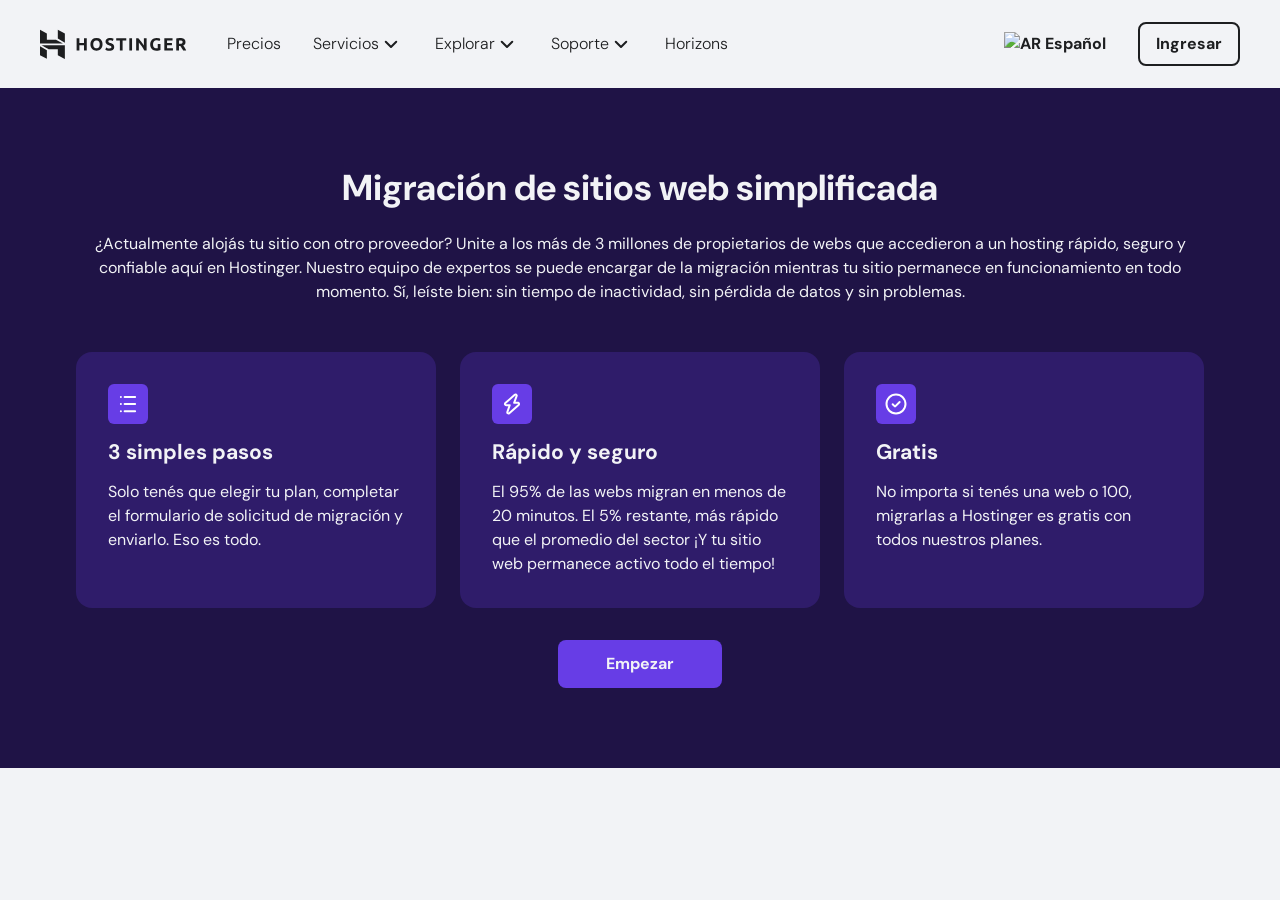
==== TP N°1 Hostinger/pages/index.html @ 824a3566 "Avance tp hostinger" ====
<!DOCTYPE html>
<html lang="span">

<head>
    <meta charset="UTF-8">
    <meta name="viewport" content="width=device-width, initial-scale=1.0">
    <title>Hostinger: dale vida a tu idea en internet con una web</title>
    <link rel="stylesheet" href="../styles/style.css">
</head>

<body>
    <div class="container container--page">
        <nav class="navigation">
            <div class="navigation_logo">
                <a class="navigation_logo_icon" href="index.html" aria-label="homepage link" target="_self"
                    data-click-id="hgr-navigation-logo" data-qa="navigation-menu-homepage-button" data-v-9d103267=""
                    data-v-8bf4be8b="" data-gtm-vis-recent-on-screen7887523_1293="705"
                    data-gtm-vis-first-on-screen7887523_1293="705" data-gtm-vis-total-visible-time7887523_1293="3000"
                    data-gtm-vis-has-fired7887523_1293="1">
                    <svg xmlns="http://www.w3.org/2000/svg" fill="none" viewBox="0 0 147 30"
                        class="h-svgo-icon h-svgo-icon--logo"
                        style="fill:var(--neutral--1000);color:var(--neutral--1000);height:30;width:147;"
                        data-v-8bf4be8b="" data-v-03dae1ca="">
                        <g fill="#1d1e20">
                            <path fill-rule="evenodd"
                                d="M62.065 18.124c.31-.795.465-1.717.465-2.766s-.158-1.97-.474-2.766c-.316-.796-.75-1.465-1.3-2.007a5.346 5.346 0 0 0-1.93-1.22 6.758 6.758 0 0 0-2.352-.406 6.58 6.58 0 0 0-2.31.407 5.44 5.44 0 0 0-1.93 1.22c-.556.541-.998 1.21-1.326 2.006-.328.795-.492 1.717-.492 2.766s.159 1.971.475 2.766c.316.796.748 1.462 1.299 1.997.55.537 1.194.94 1.931 1.211a6.755 6.755 0 0 0 2.353.407c.854 0 1.653-.135 2.396-.407a5.213 5.213 0 0 0 1.922-1.21c.538-.536.963-1.202 1.273-1.998zm-8.603-1.14a5.603 5.603 0 0 1-.219-1.626c0-.589.073-1.128.22-1.618a3.71 3.71 0 0 1 .632-1.254 2.882 2.882 0 0 1 1.01-.814c.397-.194.853-.291 1.369-.291.503 0 .956.094 1.36.283.404.188.743.456 1.018.804.275.348.486.766.632 1.255.147.489.22 1.034.22 1.635 0 .6-.073 1.143-.22 1.626a3.724 3.724 0 0 1-.632 1.246 2.775 2.775 0 0 1-1.018.804c-.404.19-.857.284-1.36.284-.516 0-.972-.094-1.37-.284a2.788 2.788 0 0 1-1.01-.804 3.718 3.718 0 0 1-.632-1.246z"
                                clip-rule="evenodd"></path>
                            <path
                                d="M69.417 19.388c.386 0 .705-.032.956-.097.252-.065.454-.153.606-.265a.886.886 0 0 0 .316-.398c.059-.153.088-.324.088-.512 0-.4-.188-.734-.562-.999-.374-.265-1.018-.55-1.93-.858-.399-.14-.797-.303-1.195-.486s-.755-.412-1.07-.689a3.293 3.293 0 0 1-.773-1.008c-.2-.394-.298-.874-.298-1.44s.105-1.075.315-1.53c.211-.453.51-.839.896-1.157a4.089 4.089 0 0 1 1.404-.734c.55-.17 1.17-.256 1.861-.256.82 0 1.528.089 2.125.265.596.177 1.088.372 1.474.584l-.79 2.174a7.509 7.509 0 0 0-1.132-.469c-.416-.135-.916-.203-1.501-.203-.656 0-1.127.092-1.414.274-.286.183-.43.463-.43.84 0 .224.053.413.158.565.105.154.255.292.448.416.193.123.415.236.667.335.251.1.53.204.834.31.632.236 1.182.468 1.65.698.468.23.858.498 1.168.804.31.307.541.666.693 1.079.152.413.228.913.228 1.502 0 1.143-.398 2.03-1.194 2.66-.795.631-1.995.946-3.598.946a9.454 9.454 0 0 1-2.607-.336 6.587 6.587 0 0 1-.86-.3 6.492 6.492 0 0 1-.606-.3l.772-2.192c.363.2.81.38 1.343.538.533.16 1.185.24 1.958.24zM86.275 9.242v2.351h-3.67v9.899h-2.738v-9.899h-3.67v-2.35zM89.317 21.492h2.739V9.242h-2.739zM104.315 21.492a61.74 61.74 0 0 0-2.545-4.154 42.455 42.455 0 0 0-2.915-3.871v8.025h-2.703V9.242h2.23c.385.389.813.866 1.28 1.432.469.566.945 1.17 1.432 1.812.485.642.968 1.308 1.448 1.997.48.69.93 1.352 1.352 1.988V9.242h2.721v12.25zM116.644 11.363c-1.275 0-2.197.357-2.765 1.07-.568.713-.851 1.688-.851 2.925 0 .6.07 1.146.21 1.635.141.489.352.91.632 1.264.281.353.632.628 1.054.822.421.194.912.292 1.474.292.304 0 .565-.006.782-.018a3.63 3.63 0 0 0 .57-.07v-4.26h2.739v6.062c-.328.13-.854.268-1.58.415-.726.147-1.621.222-2.686.222-.913 0-1.741-.142-2.484-.425a5.181 5.181 0 0 1-1.905-1.237c-.526-.542-.933-1.208-1.22-1.998-.287-.789-.43-1.69-.43-2.704 0-1.025.158-1.932.474-2.722.316-.79.748-1.459 1.299-2.007a5.465 5.465 0 0 1 1.94-1.245 6.625 6.625 0 0 1 2.378-.425 9.575 9.575 0 0 1 2.748.38 5.459 5.459 0 0 1 1.29.557l-.79 2.21a7.144 7.144 0 0 0-1.29-.522 5.454 5.454 0 0 0-1.589-.22zM124.321 21.492V9.242h8.216v2.316h-5.477v2.403h4.863v2.263h-4.863v2.952h5.881v2.316z">
                            </path>
                            <path fill-rule="evenodd"
                                d="M144.006 10.081c-.971-.654-2.37-.98-4.196-.98-.503 0-1.074.023-1.711.07-.638.047-1.256.13-1.852.247v12.074h2.738v-4.473h1.352c.235.283.47.599.705.947a31.343 31.343 0 0 1 1.419 2.306c.228.413.455.819.678 1.22h3.061c-.21-.448-.438-.904-.684-1.37-.246-.466-.5-.913-.764-1.343a30.04 30.04 0 0 0-.799-1.238 16.894 16.894 0 0 0-.772-1.052c.738-.306 1.302-.727 1.694-1.263.393-.536.588-1.235.588-2.095 0-1.38-.486-2.395-1.457-3.05zm-4.573 1.388c.158-.011.336-.017.535-.017.878 0 1.542.126 1.993.38.451.253.676.68.676 1.281 0 .625-.222 1.067-.667 1.326-.445.26-1.182.388-2.212.388h-.773v-3.323c.141-.01.29-.023.448-.035z"
                                clip-rule="evenodd"></path>
                            <path
                                d="M44.002 9.341h2.756v12.207h-2.756v-5.179h-4.627v5.179H36.62V9.34h2.755v4.668h4.627z">
                            </path>
                            <path fill-rule="evenodd"
                                d="M17.817.798v8.73l7.053 4.124v-9.26zM0 .798v13.699h22.937l-6.979-3.836-9.09-.004V4.485zM17.817 26.27v-6.118l-9.16-.007c.008.041-7.095-3.897-7.095-3.897l23.308.11v13.699zM0 17.32v8.951l6.867 3.595v-8.52z"
                                clip-rule="evenodd"></path>
                        </g>
                    </svg>
                </a>
            </div>
            <div class="navigation_menu">
                <div class="navigation_menu_start">
                    <div class="navigation_menu_items">
                        <div class="nav_menu_item">
                            <a class="nav_menu_link" href="#">Precios</a>
                        </div>
                        <a class="nav_menu_link" href="">
                            Servicios
                            <span class="navigation_menu_icon" data-v-9d103267="">
                                <svg xmlns="http://www.w3.org/2000/svg" fill="none" viewBox="0 0 24 24"
                                    class="h-svgo-icon"
                                    style="fill:var(--neutral--600);color:var(--neutral--600);height:24px;width:24px;"
                                    data-v-9d103267="" data-v-03dae1ca="">
                                    <path fill="currentColor"
                                        d="M17.957 10.457a1 1 0 0 0-1.414-1.414L12 13.586 7.457 9.043a1 1 0 0 0-1.414 1.414l5.25 5.25a1 1 0 0 0 1.414 0l5.25-5.25Z">
                                    </path>
                                </svg>
                            </span>
                        </a>
                        <a class="nav_menu_link" href="">
                            Explorar
                            <span class="navigation_menu_icon" data-v-9d103267="">
                                <svg xmlns="http://www.w3.org/2000/svg" fill="none" viewBox="0 0 24 24"
                                    class="h-svgo-icon"
                                    style="fill:var(--neutral--600);color:var(--neutral--600);height:24px;width:24px;"
                                    data-v-9d103267="" data-v-03dae1ca="">
                                    <path fill="currentColor"
                                        d="M17.957 10.457a1 1 0 0 0-1.414-1.414L12 13.586 7.457 9.043a1 1 0 0 0-1.414 1.414l5.25 5.25a1 1 0 0 0 1.414 0l5.25-5.25Z">
                                    </path>
                                </svg>
                            </span>
                        </a>
                        <a class="nav_menu_link" href="">
                            Soporte
                            <span class="navigation_menu_icon" data-v-9d103267="">
                                <svg xmlns="http://www.w3.org/2000/svg" fill="none" viewBox="0 0 24 24"
                                    class="h-svgo-icon"
                                    style="fill:var(--neutral--600);color:var(--neutral--600);height:24px;width:24px;"
                                    data-v-9d103267="" data-v-03dae1ca="">
                                    <path fill="currentColor"
                                        d="M17.957 10.457a1 1 0 0 0-1.414-1.414L12 13.586 7.457 9.043a1 1 0 0 0-1.414 1.414l5.25 5.25a1 1 0 0 0 1.414 0l5.25-5.25Z">
                                    </path>
                                </svg>
                            </span>
                        </a>
                        <div class="nav_menu_item">
                            <a class="nav_menu_link" href="#">Horizons</a>
                        </div>
                    </div>
                </div>
                <div class="navigation_menu_end">
                    <div class="navigation_menu_country_selector">
                        <a class="navigation_menu_end_text" href="">
                            <div class="navigation_menu_flag">
                                <img src="https://imagedelivery.net/LqiWLm-3MGbYHtFuUbcBtA/61dfc084-9cfc-466e-7d11-b6e89d23a400/public"
                                    srcset="https://imagedelivery.net/LqiWLm-3MGbYHtFuUbcBtA/61dfc084-9cfc-466e-7d11-b6e89d23a400/w=320,sharpen=1 320w, https://imagedelivery.net/LqiWLm-3MGbYHtFuUbcBtA/61dfc084-9cfc-466e-7d11-b6e89d23a400/w=640,sharpen=1 640w, https://imagedelivery.net/LqiWLm-3MGbYHtFuUbcBtA/61dfc084-9cfc-466e-7d11-b6e89d23a400/w=762,sharpen=1 762w, https://imagedelivery.net/LqiWLm-3MGbYHtFuUbcBtA/61dfc084-9cfc-466e-7d11-b6e89d23a400/w=1280,sharpen=1 1280w, https://imagedelivery.net/LqiWLm-3MGbYHtFuUbcBtA/61dfc084-9cfc-466e-7d11-b6e89d23a400/w=1760,sharpen=1 1760w"
                                    alt="AR" loading="lazy" fetchpriority="low" data-v-5037bdd1="">
                            </div>
                            <span class="navigation_menu_end_text">Español</span>
                        </a>
                    </div>
                    <div class="navigation_menu_login">
                        <a class="navigation_menu_end_text navigation_menu_end_text--login" href="#">
                            <div>Ingresar</div>
                        </a>
                    </div>
                </div>
            </div>
        </nav>
        <main>
            <div class="homepage">
                <header class="header">
                </header>
                <section class="services_section">
                    <div class="services_title_wrapper">
                        <h2 class="services_title">Migración de sitios web simplificada</h2>
                        <p class="services_description">
                            ¿Actualmente alojás tu sitio con otro proveedor? Unite a los más
                            de 3 millones de propietarios de webs que accedieron a un hosting rápido,
                            seguro y confiable aquí en Hostinger. Nuestro equipo de expertos se
                            puede encargar de la migración mientras tu sitio permanece en
                            funcionamiento en todo momento. Sí, leíste bien: sin tiempo de
                            inactividad, sin pérdida de datos y sin problemas.
                        </p>
                    </div>
                    <div class="services_cards_wrapper">
                        <div class="services_card">
                            <div class="services_card_icon">
                                <div class="serv_icon_container">
                                    <div class="serv_icon">
                                        <div class="serv_icon_img">
                                            <svg xmlns="http://www.w3.org/2000/svg" fill="none" viewBox="0 0 24 24"
                                                class="h-svgo-icon"
                                                style="fill:var(--neutral--0);color:var(--neutral--0);height:24px;width:24px;"
                                                data-v-340f5546="" data-v-03dae1ca="">
                                                <path fill="currentColor"
                                                    d="M4.875 3.875a1 1 0 0 0 0 2h.015a1 1 0 1 0 0-2h-.015ZM8.625 3.875a1 1 0 1 0 0 2h10.5a1 1 0 1 0 0-2h-10.5ZM8.625 11a1 1 0 1 0 0 2h10.5a1 1 0 1 0 0-2h-10.5ZM7.625 19.125a1 1 0 0 1 1-1h10.5a1 1 0 1 1 0 2h-10.5a1 1 0 0 1-1-1ZM3.875 12a1 1 0 0 1 1-1h.015a1 1 0 1 1 0 2h-.015a1 1 0 0 1-1-1ZM4.875 18.125a1 1 0 1 0 0 2h.015a1 1 0 1 0 0-2h-.015Z">
                                                </path>
                                            </svg>
                                        </div>
                                    </div>
                                </div>
                            </div>
                            <div class="services_card_title">
                                <h3 class="card_title_text">
                                    3 simples pasos
                                </h3>
                            </div>
                            <div class="services_card_description">
                                <p class="card_description_text">
                                    Solo tenés que elegir tu plan, completar el 
                                    formulario de solicitud de migración y 
                                    enviarlo. Eso es todo.
                                </p>
                            </div>
                        </div>
                        <div class="services_card">
                            <div class="services_card_icon">
                                <div class="serv_icon_container">
                                    <div class="serv_icon">
                                        <div class="serv_icon_img">
                                            <svg xmlns="http://www.w3.org/2000/svg" fill="none" viewBox="0 0 24 24"
                                                class="h-svgo-icon"
                                                style="fill:var(--neutral--0);color:var(--neutral--0);height:24px;width:24px;"
                                                data-v-340f5546="" data-v-03dae1ca="">
                                                <path fill="currentColor" fill-rule="evenodd"
                                                    d="M14.089 2.023c.763-.67 1.89-.73 2.717-.12a2.199 2.199 0 0 1 .727 2.602L15.57 9.814h2.303c.917 0 1.722.575 2.038 1.42.318.85.074 1.81-.598 2.409l-.002.001-9.396 8.33-.003.003c-.763.67-1.89.73-2.718.12a2.199 2.199 0 0 1-.73-2.593l1.865-5.314h-2.2a2.185 2.185 0 0 1-2.038-1.423 2.201 2.201 0 0 1 .598-2.41l.002-.002 9.399-8.332Zm1.32 1.502-9.39 8.325a.203.203 0 0 0-.056.216c.03.082.105.124.165.124h3.6c.694 0 1.18.686.95 1.341L8.33 20.222l-.012.03a.199.199 0 0 0 .062.235c.06.045.144.045.21-.012l9.391-8.325a.202.202 0 0 0 .055-.216.178.178 0 0 0-.164-.12h-3.729c-.702 0-1.188-.7-.945-1.357l2.475-6.687.009-.022a.2.2 0 0 0-.062-.235.165.165 0 0 0-.21.012Z"
                                                    clip-rule="evenodd">
                                                </path>
                                            </svg>
                                        </div>
                                    </div>
                                </div>
                            </div>
                            <div class="services_card_title">
                                <h3 class="card_title_text">
                                    Rápido y seguro
                                </h3>
                            </div>
                            <div class="services_card_description">
                                <p class="card_description_text">
                                    El 95% de las webs migran en menos de 20 minutos. 
                                    El 5% restante, más rápido que el promedio del 
                                    sector ¡Y tu sitio web permanece activo todo el tiempo!
                                </p>
                            </div>
                        </div>
                        <div class="services_card">
                            <div class="services_card_icon">
                                <div class="serv_icon_container">
                                    <div class="serv_icon">
                                        <div class="serv_icon_img">
                                            <svg xmlns="http://www.w3.org/2000/svg" fill="none" viewBox="0 0 24 24"
                                                class="h-svgo-icon"
                                                style="fill:var(--neutral--0);color:var(--neutral--0);height:24px;width:24px;"
                                                data-v-340f5546="" data-v-03dae1ca="">
                                                <path fill="currentColor"
                                                    d="M16.338 10.67a1 1 0 0 0-1.414-1.414l-3.903 3.903-1.668-1.668a1 1 0 0 0-1.414 1.414l2.143 2.143a1.327 1.327 0 0 0 1.878 0l4.378-4.378Z">
                                                </path>
                                                <path fill="currentColor" fill-rule="evenodd"
                                                    d="M12 1.5C6.201 1.5 1.5 6.201 1.5 12S6.201 22.5 12 22.5 22.5 17.799 22.5 12 17.799 1.5 12 1.5ZM3.5 12a8.5 8.5 0 1 1 17 0 8.5 8.5 0 0 1-17 0Z"
                                                    clip-rule="evenodd">
                                                </path>
                                            </svg>
                                        </div>
                                    </div>
                                </div>
                            </div>
                            <div class="services_card_title">
                                <h3 class="card_title_text">
                                    Gratis
                                </h3>
                            </div>
                            <div class="services_card_description">
                                <p class="card_description_text">
                                    No importa si tenés una web o 100, migrarlas 
                                    a Hostinger es gratis con todos nuestros planes.
                                </p>
                            </div>
                        </div>
                    </div>
                    <div class="services_btn_wrapper">
                        <div class="services_btn">
                            <a class ="services_btn_link" href="">
                                <div class="services_btn_text">Empezar</div>
                            </a>
                        </div>
                    </div>
                </section>
            </div>
        </main>
        <footer class="footer">
        </footer>
    </div>
    <div class="container container--btn">
    </div>
    </div>
    </div>
</body>

</html>
---- TP N°1 Hostinger/styles/style.css ----
@import url('https://fonts.googleapis.com/css2?family=DM+Sans:ital,opsz,wght@0,9..40,100..1000;1,9..40,100..1000&family=Poppins:ital,wght@0,100;0,200;0,300;0,400;0,500;0,600;0,700;0,800;0,900;1,100;1,200;1,300;1,400;1,500;1,600;1,700;1,800;1,900&display=swap');




:root{
    --neutral--0: #fff;
    --neutral--50: #f8f9fa;
    --neutral--100: #f2f3f6;
    --neutral--200: #d8dae0;
    --neutral--300: #6d7081;
    --neutral--400: #3b3d4a;
    --neutral--500: #262831;
    --neutral--600: #1d1e20;
    --neutral--700: #161718;
    --neutral--800: #000;
    --primary--50: #f1ecff;
    --primary--100: #e2dbfc;
    --primary--200: #c5b8f8;
    --primary--300: #b39ef3;
    --primary--400: #7253ee;
    --primary--500: #673de6;
    --primary--600: #5025d1;
    --primary--700: #45209d;
    --primary--800: #2f1c6a;
    --primary--900: #261559;
    --primary--1000: #1f1346;
    --meteorite--50: #f5f5ff;
    --meteorite--100: #eaeaff;
    --meteorite--200: #cbc8ff;
    --meteorite--300: #b6b2ff;
    --meteorite--400: #a19bff;
    --meteorite--500: #8c85ff;
    --light-blue--50: #fafbff;
    --light-blue--100: #f4f5ff;
    --light-blue--200: #d5dfff;
    --light-blue--300: #c3cce9;
    --light-blue--400: #b0b9d4;
    --light-blue--500: #888faa;
    --danger--50: #fff3f7;
    --danger--100: #ffe8ef;
    --danger--200: #fea8c2;
    --danger--300: #fd8bad;
    --danger--400: #fc6e99;
    --danger--500: #fc5185;
    --danger--600: #d63163;
    --danger--700: #b22852;
    --warning--100: #fff8e2;
    --warning--200: #ffd28c;
    --warning--500: #ffcd35;
    --warning--600: #fea419;
    --warning--700: #9f6000;
    --success--100: #def4f0;
    --success--200: #80d8c8;
    --success--500: #00b090;
    --success--600: #008361;
    --neon--500: #cf0;
    --neon--600: #bded00;
    --peridot--500: #0f0;
    --peridot--600: #20e052;
    --niaga-primary: #007aff;
    --niaga-primary-dark: #002199;
    --niaga-primary-light: #e0efff;
    --niaga-primary-lightest: #ebf4ff;
    --niaga-primary-chart: #80bdff;
    --niaga-meteorite: #43ccff;
    --niaga-meteorite-dark: #01012e;
    --niaga-meteorite-light: #f5faff;
    --niaga-warning: #ff9800;
    --niaga-warning-dark: #ff5a00;
    --niaga-warning-chart: #ffcb80;
    --niaga-white-blue: #f5faff;
    --niaga-darken-light: #e0efff;
    --niaga-blue-dark: #265ab2;
}

*{
    padding: 0;
    margin: 0;
    box-sizing: border-box;
    text-decoration-style: solid;
    text-decoration-thickness: auto;
    text-decoration-line: none;
    text-decoration-color: var(--neutral--0);
    vertical-align: baseline;
}

body{
    display: block;
    background-color: var(--neutral--100);
    font-family: "DM Sans", sans-serif;
}

/* NAV */

nav{
    display: flex;
    flex-direction: row;
    height: 88px;
    background-color: var(--neutral--100);
}

.navigation_logo{
    padding-top: 29px;
    padding-bottom: 29px;
    padding-left: 40px;
    padding-right: 0;
}

.navigation_menu{
    display: flex;
    flex-direction: row;
    justify-content: space-between;
    align-items: center;
    padding-top:20px;
    padding-bottom:20px;
    padding-left: 40px;
    padding-right: 40px;
    width: 100vw;
}

.navigation_menu_start{
    display: flex;
    flex-direction: row;
    justify-content: center;
    height: 24px;
}

.navigation_menu_items{
    display: flex;
    flex-direction: row;
    gap: 32px;
    height: 24px;
}
.nav_menu_item{
    display: block;
}
.navigation_menu_icon{
    display: flex;
    height: auto;
}

.nav_menu_link{
    display: flex;
    flex-direction: row;
    justify-content: center;
    align-items: end;
    height: 24px;
    text-decoration: none;
    color: var(--neutral--600);
    font-size: 16px;
    font-weight: 300;
    line-height: 24px;
    text-decoration-style: solid ;
}

.navigation_menu_end{
    display: flex;
    flex-direction: row;
    justify-content: space-between;
    align-items: center;
    height: 48px;
    gap: 32px;
}

img{
    object-fit: contain; /*  O 'contain' para que no recorte */
    width: 100%;
    height: 24px;
}

.navigation_menu_country_selector{
    display: flex;
    flex-direction: row;
    justify-content: center;
    align-items: center;
    height: 24px;
}

.navigation_menu_flag{
    display: flex;
    height: 24px;
    align-items: center;
    justify-content: center;
}

.navigation_menu_login{
    border-radius: 8px;

}
.navigation_menu_end_text{
    display: flex;
    flex-direction: row;
    justify-content: center;
    align-items: center;
    gap: 4px;
    height: auto;
    text-decoration: none;
    font-size: 16px;
    font-weight: 700;
    line-height: 24px;
    color: var(--neutral--600);
}

.navigation_menu_end_text--login{
    position: relative;
    font-size: 16px;
    font-weight: 700;
    line-height: 16px;
    background-color: var(--neutral--100);
    border-radius: 8px;
    padding-top: 12px;
    padding-bottom: 12px;
    padding-left: 16px;
    padding-right: 16px;
    border: 2px solid var(--neutral--600);
}

/* HEADER */

/* SECTION SERVICES */

.services_section{
    background-color: var(--primary--1000);
    padding-top: 80px;
    padding-bottom: 80px;
    height: auto;
}

.services_title_wrapper{
    display: grid;
    justify-items: center;
    max-width: 1208px;
    padding-left: 40px;
    padding-right: 40px;
    margin-left: auto;
    margin-right: auto;
    margin-bottom: 48px;
}

.services_title{
    font-size: 36px;
    font-weight: 700;
    line-height: 40px;
    color: var(--neutral--100);
}

.services_description{
    margin-top: 24px;
    font-size: 16px;
    font-weight: 400;
    line-height: 24px;
    color: var(--neutral--100);
    text-align: center;
    vertical-align: baseline;
}

.services_cards_wrapper{
    display: grid;
    grid-template-columns: repeat(3, 1fr);
    max-width: 1208px;
    padding-left: 40px;
    padding-right: 40px;
    margin-left: auto;
    margin-right: auto;
    gap: 24px;
}
@media screen and (max-width: 1024px) {
    .services_cards_wrapper{
        grid-template-columns: repeat(1, 1fr);
    }
}
.services_card{
    background-color: var(--primary--800);
    padding: 32px;
    display: flex;
    flex-direction: column;
    gap: 16px;
    border-radius: 16px;
    line-height: 24px;
}
.serv_icon_container{
    display: flex;
    justify-content: start;
    align-items: center;
    height: 40px;
}

.serv_icon{
    display: flex;
    justify-content: center;
    align-items: center;
    width: 40px;
    height: 40px;
    background-color: var(--primary--500);
    border-radius: 6px;
}
.serv_icon_img{
    display: flex;
    justify-content: center;
    align-items: center;
    width: 40px;
    height: 40px;
}

.services_card_title{
    font-size: 18px;
    font-weight: 700;
    text-align: left;
    vertical-align: baseline;
    color: var(--neutral--100);
}

.services_card_description{
    font-size: 16px;
    font-weight: 400;
    text-align: left;
    vertical-align: baseline;
    color: var(--neutral--100);
}

.services_btn_wrapper{
    display: flex;
    justify-content: center;
    margin-top: 32px;
}

.services_btn{
    display: flex;
    justify-content: center;
    align-items: center;
}

.services_btn_link{
    display: flex;
    justify-content: center;
    align-items: center;
    padding-left: 48px;
    padding-right: 48px;
    padding-top: 12px;
    padding-bottom: 12px;
    border-radius: 8px;
    border: var(--primary--500);
    background-color: var(--primary--500);
    height: 48px;

}

.services_btn_text{
    text-decoration: none;
    font-size: 16px;
    font-weight: 700;
    line-height: 24px;
    color: var(--neutral--100);
}
/* FOOTER */
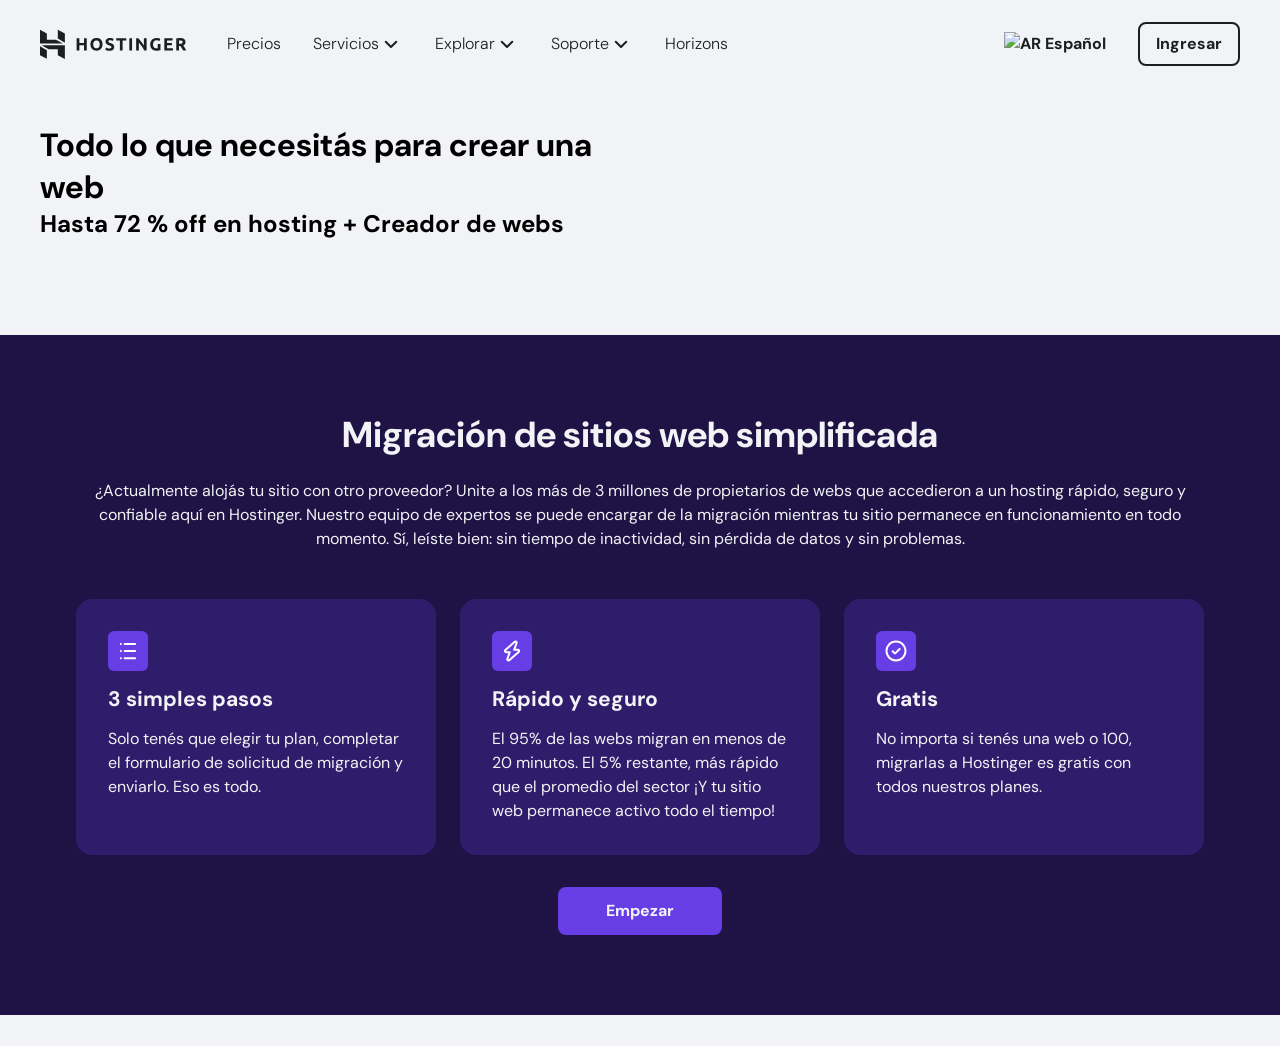
==== commit 308739af: "tp hostinger avance" ====
--- a/TP N°1 Hostinger/pages/index.html
+++ b/TP N°1 Hostinger/pages/index.html
@@ -113,6 +113,38 @@
         <main>
             <div class="homepage">
                 <header class="header">
+                    <div class="header_container">
+                        <div class="head_grid">
+                            <div class="head_grid_column_wrapper">
+                                <div class="head_grid_left_column">
+                                    <div class="header_info_wrapper">
+                                        <div class="header_info_heading_wrapper">
+                                            <h1 class="header_info_title">Todo lo que necesitás para crear una web</h1>
+                                            <h2 class="header_info_subtitle">
+                                                Hasta
+                                                <span class="header_info_discount">72 %</span>
+                                                 off en hosting + Creador de webs
+                                            </h2>
+                                        </div>
+                                    </div>
+                                </div>
+                                <div class="head_grid_right_column">
+                                    <div class="header_image_wrapper">
+                                        <div class="header_image">
+                                            <img src="https://imagedelivery.net/LqiWLm-3MGbYHtFuUbcBtA/5a9a19e7-fef4-4cf6-65b1-01001ef95f00/public"
+                                                srcset="https://imagedelivery.net/LqiWLm-3MGbYHtFuUbcBtA/5a9a19e7-fef4-4cf6-65b1-01001ef95f00/w=320,sharpen=1 320w, 
+                                                https://imagedelivery.net/LqiWLm-3MGbYHtFuUbcBtA/5a9a19e7-fef4-4cf6-65b1-01001ef95f00/w=640,sharpen=1 640w,
+                                                https://imagedelivery.net/LqiWLm-3MGbYHtFuUbcBtA/5a9a19e7-fef4-4cf6-65b1-01001ef95f00/w=762,sharpen=1 762w,
+                                                https://imagedelivery.net/LqiWLm-3MGbYHtFuUbcBtA/5a9a19e7-fef4-4cf6-65b1-01001ef95f00/w=1280,sharpen=1 1280w, 
+                                                https://imagedelivery.net/LqiWLm-3MGbYHtFuUbcBtA/5a9a19e7-fef4-4cf6-65b1-01001ef95f00/w=1760,sharpen=1 1760w"
+                                                alt="Todo lo que necesitás para crear una web" loading="eager"
+                                                fetchpriority="high">
+                                        </div>
+                                    </div>
+                                </div>
+                            </div>
+                        </div>
+                    </div>
                 </header>
                 <section class="services_section">
                     <div class="services_title_wrapper">
@@ -151,8 +183,8 @@
                             </div>
                             <div class="services_card_description">
                                 <p class="card_description_text">
-                                    Solo tenés que elegir tu plan, completar el 
-                                    formulario de solicitud de migración y 
+                                    Solo tenés que elegir tu plan, completar el
+                                    formulario de solicitud de migración y
                                     enviarlo. Eso es todo.
                                 </p>
                             </div>
@@ -182,8 +214,8 @@
                             </div>
                             <div class="services_card_description">
                                 <p class="card_description_text">
-                                    El 95% de las webs migran en menos de 20 minutos. 
-                                    El 5% restante, más rápido que el promedio del 
+                                    El 95% de las webs migran en menos de 20 minutos.
+                                    El 5% restante, más rápido que el promedio del
                                     sector ¡Y tu sitio web permanece activo todo el tiempo!
                                 </p>
                             </div>
@@ -216,7 +248,7 @@
                             </div>
                             <div class="services_card_description">
                                 <p class="card_description_text">
-                                    No importa si tenés una web o 100, migrarlas 
+                                    No importa si tenés una web o 100, migrarlas
                                     a Hostinger es gratis con todos nuestros planes.
                                 </p>
                             </div>
@@ -224,7 +256,7 @@
                     </div>
                     <div class="services_btn_wrapper">
                         <div class="services_btn">
-                            <a class ="services_btn_link" href="">
+                            <a class="services_btn_link" href="">
                                 <div class="services_btn_text">Empezar</div>
                             </a>
                         </div>
--- a/TP N°1 Hostinger/styles/style.css
+++ b/TP N°1 Hostinger/styles/style.css
@@ -218,6 +218,37 @@
 
 /* HEADER */
 
+.header{
+    display: block;
+    background-color: var(--neutral--100);
+    height: auto;
+}
+
+.header_container{
+    padding-top: 36px;
+    padding-bottom: 96px;
+}
+
+.head_grid{
+    display: grid;
+    grid-template-columns: repeat(2, 1fr);
+    max-width: 1472px;
+    margin-left: auto;
+    margin-right: auto;
+    padding-left: 40px;
+    padding-right: 40px;
+}
+
+.head_grid_column_wrapper{
+    display: flex;
+    flex-direction: row;
+    justify-content: center;
+    align-items: center;
+    gap: 24px;
+}
+
+
+
 /* SECTION SERVICES */
 
 .services_section{
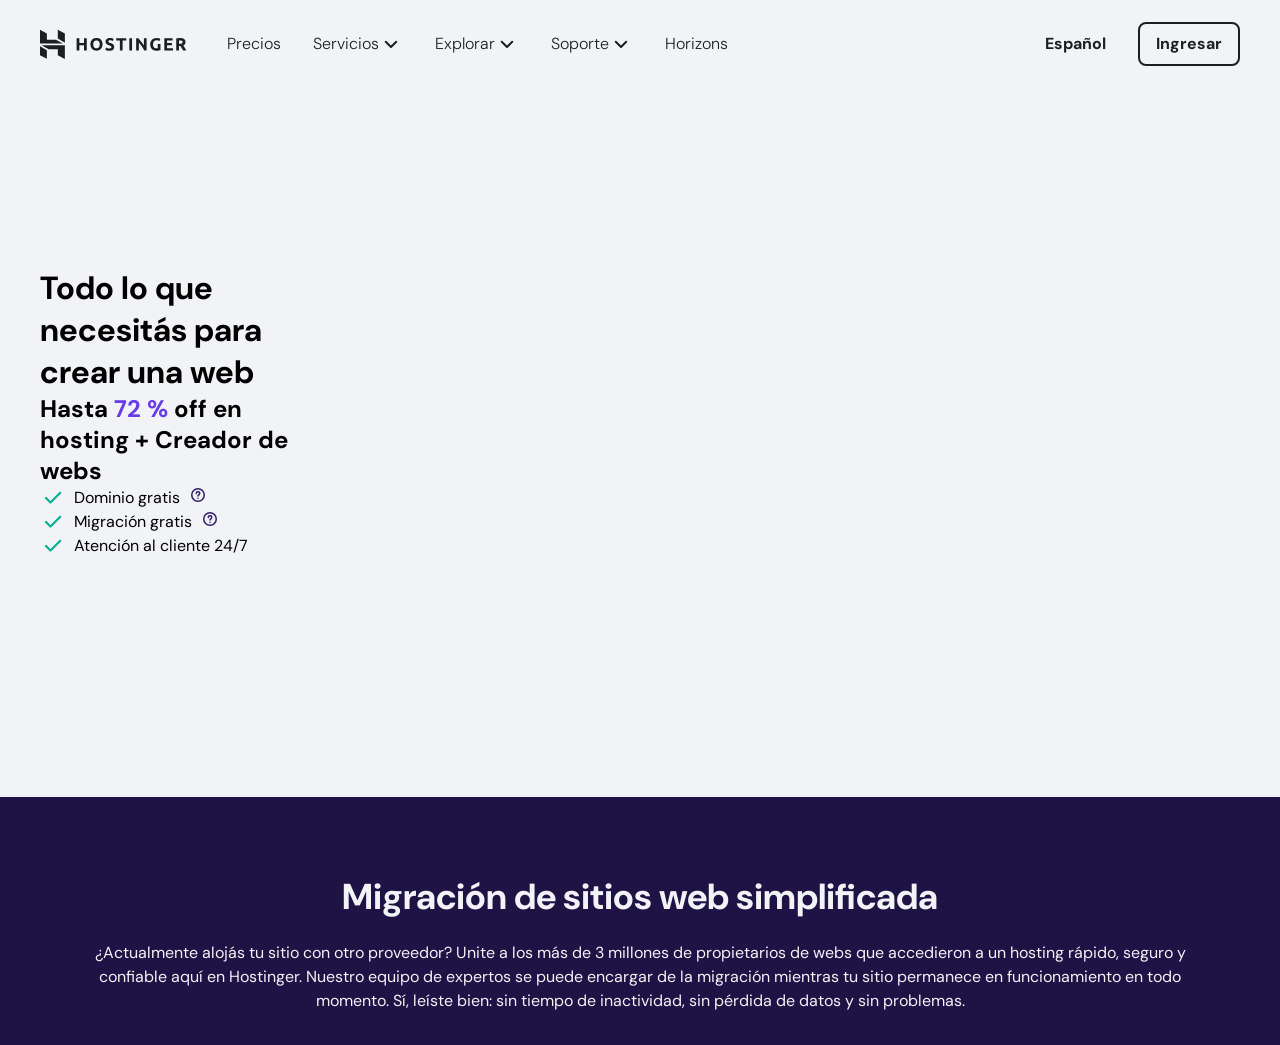
==== commit 974f2237: "Terminando header TP" ====
--- a/TP N°1 Hostinger/pages/index.html
+++ b/TP N°1 Hostinger/pages/index.html
@@ -12,15 +12,9 @@
     <div class="container container--page">
         <nav class="navigation">
             <div class="navigation_logo">
-                <a class="navigation_logo_icon" href="index.html" aria-label="homepage link" target="_self"
-                    data-click-id="hgr-navigation-logo" data-qa="navigation-menu-homepage-button" data-v-9d103267=""
-                    data-v-8bf4be8b="" data-gtm-vis-recent-on-screen7887523_1293="705"
-                    data-gtm-vis-first-on-screen7887523_1293="705" data-gtm-vis-total-visible-time7887523_1293="3000"
-                    data-gtm-vis-has-fired7887523_1293="1">
+                <a class="navigation_logo_icon" href="index.html">
                     <svg xmlns="http://www.w3.org/2000/svg" fill="none" viewBox="0 0 147 30"
-                        class="h-svgo-icon h-svgo-icon--logo"
-                        style="fill:var(--neutral--1000);color:var(--neutral--1000);height:30;width:147;"
-                        data-v-8bf4be8b="" data-v-03dae1ca="">
+                        style="fill:var(--neutral--1000);color:var(--neutral--1000);height:30;width:147;">
                         <g fill="#1d1e20">
                             <path fill-rule="evenodd"
                                 d="M62.065 18.124c.31-.795.465-1.717.465-2.766s-.158-1.97-.474-2.766c-.316-.796-.75-1.465-1.3-2.007a5.346 5.346 0 0 0-1.93-1.22 6.758 6.758 0 0 0-2.352-.406 6.58 6.58 0 0 0-2.31.407 5.44 5.44 0 0 0-1.93 1.22c-.556.541-.998 1.21-1.326 2.006-.328.795-.492 1.717-.492 2.766s.159 1.971.475 2.766c.316.796.748 1.462 1.299 1.997.55.537 1.194.94 1.931 1.211a6.755 6.755 0 0 0 2.353.407c.854 0 1.653-.135 2.396-.407a5.213 5.213 0 0 0 1.922-1.21c.538-.536.963-1.202 1.273-1.998zm-8.603-1.14a5.603 5.603 0 0 1-.219-1.626c0-.589.073-1.128.22-1.618a3.71 3.71 0 0 1 .632-1.254 2.882 2.882 0 0 1 1.01-.814c.397-.194.853-.291 1.369-.291.503 0 .956.094 1.36.283.404.188.743.456 1.018.804.275.348.486.766.632 1.255.147.489.22 1.034.22 1.635 0 .6-.073 1.143-.22 1.626a3.724 3.724 0 0 1-.632 1.246 2.775 2.775 0 0 1-1.018.804c-.404.19-.857.284-1.36.284-.516 0-.972-.094-1.37-.284a2.788 2.788 0 0 1-1.01-.804 3.718 3.718 0 0 1-.632-1.246z"
@@ -49,11 +43,10 @@
                         </div>
                         <a class="nav_menu_link" href="">
                             Servicios
-                            <span class="navigation_menu_icon" data-v-9d103267="">
+                            <span class="navigation_menu_icon">
                                 <svg xmlns="http://www.w3.org/2000/svg" fill="none" viewBox="0 0 24 24"
                                     class="h-svgo-icon"
-                                    style="fill:var(--neutral--600);color:var(--neutral--600);height:24px;width:24px;"
-                                    data-v-9d103267="" data-v-03dae1ca="">
+                                    style="fill:var(--neutral--600);color:var(--neutral--600);height:24px;width:24px;">
                                     <path fill="currentColor"
                                         d="M17.957 10.457a1 1 0 0 0-1.414-1.414L12 13.586 7.457 9.043a1 1 0 0 0-1.414 1.414l5.25 5.25a1 1 0 0 0 1.414 0l5.25-5.25Z">
                                     </path>
@@ -65,8 +58,7 @@
                             <span class="navigation_menu_icon" data-v-9d103267="">
                                 <svg xmlns="http://www.w3.org/2000/svg" fill="none" viewBox="0 0 24 24"
                                     class="h-svgo-icon"
-                                    style="fill:var(--neutral--600);color:var(--neutral--600);height:24px;width:24px;"
-                                    data-v-9d103267="" data-v-03dae1ca="">
+                                    style="fill:var(--neutral--600);color:var(--neutral--600);height:24px;width:24px;">
                                     <path fill="currentColor"
                                         d="M17.957 10.457a1 1 0 0 0-1.414-1.414L12 13.586 7.457 9.043a1 1 0 0 0-1.414 1.414l5.25 5.25a1 1 0 0 0 1.414 0l5.25-5.25Z">
                                     </path>
@@ -75,11 +67,10 @@
                         </a>
                         <a class="nav_menu_link" href="">
                             Soporte
-                            <span class="navigation_menu_icon" data-v-9d103267="">
+                            <span class="navigation_menu_icon">
                                 <svg xmlns="http://www.w3.org/2000/svg" fill="none" viewBox="0 0 24 24"
                                     class="h-svgo-icon"
-                                    style="fill:var(--neutral--600);color:var(--neutral--600);height:24px;width:24px;"
-                                    data-v-9d103267="" data-v-03dae1ca="">
+                                    style="fill:var(--neutral--600);color:var(--neutral--600);height:24px;width:24px;">
                                     <path fill="currentColor"
                                         d="M17.957 10.457a1 1 0 0 0-1.414-1.414L12 13.586 7.457 9.043a1 1 0 0 0-1.414 1.414l5.25 5.25a1 1 0 0 0 1.414 0l5.25-5.25Z">
                                     </path>
@@ -95,9 +86,13 @@
                     <div class="navigation_menu_country_selector">
                         <a class="navigation_menu_end_text" href="">
                             <div class="navigation_menu_flag">
-                                <img src="https://imagedelivery.net/LqiWLm-3MGbYHtFuUbcBtA/61dfc084-9cfc-466e-7d11-b6e89d23a400/public"
-                                    srcset="https://imagedelivery.net/LqiWLm-3MGbYHtFuUbcBtA/61dfc084-9cfc-466e-7d11-b6e89d23a400/w=320,sharpen=1 320w, https://imagedelivery.net/LqiWLm-3MGbYHtFuUbcBtA/61dfc084-9cfc-466e-7d11-b6e89d23a400/w=640,sharpen=1 640w, https://imagedelivery.net/LqiWLm-3MGbYHtFuUbcBtA/61dfc084-9cfc-466e-7d11-b6e89d23a400/w=762,sharpen=1 762w, https://imagedelivery.net/LqiWLm-3MGbYHtFuUbcBtA/61dfc084-9cfc-466e-7d11-b6e89d23a400/w=1280,sharpen=1 1280w, https://imagedelivery.net/LqiWLm-3MGbYHtFuUbcBtA/61dfc084-9cfc-466e-7d11-b6e89d23a400/w=1760,sharpen=1 1760w"
-                                    alt="AR" loading="lazy" fetchpriority="low" data-v-5037bdd1="">
+                                <img class="navigation_menu_flag_image" src="https://imagedelivery.net/LqiWLm-3MGbYHtFuUbcBtA/61dfc084-9cfc-466e-7d11-b6e89d23a400/public"
+                                    srcset="https://imagedelivery.net/LqiWLm-3MGbYHtFuUbcBtA/61dfc084-9cfc-466e-7d11-b6e89d23a400/w=320,sharpen=1 320w, 
+                                    https://imagedelivery.net/LqiWLm-3MGbYHtFuUbcBtA/61dfc084-9cfc-466e-7d11-b6e89d23a400/w=640,sharpen=1 640w, 
+                                    https://imagedelivery.net/LqiWLm-3MGbYHtFuUbcBtA/61dfc084-9cfc-466e-7d11-b6e89d23a400/w=762,sharpen=1 762w, 
+                                    https://imagedelivery.net/LqiWLm-3MGbYHtFuUbcBtA/61dfc084-9cfc-466e-7d11-b6e89d23a400/w=1280,sharpen=1 1280w, 
+                                    https://imagedelivery.net/LqiWLm-3MGbYHtFuUbcBtA/61dfc084-9cfc-466e-7d11-b6e89d23a400/w=1760,sharpen=1 1760w"
+                                    alt="AR" loading="lazy" fetchpriority="low">
                             </div>
                             <span class="navigation_menu_end_text">Español</span>
                         </a>
@@ -123,15 +118,66 @@
                                             <h2 class="header_info_subtitle">
                                                 Hasta
                                                 <span class="header_info_discount">72 %</span>
-                                                 off en hosting + Creador de webs
+                                                off en hosting + Creador de webs
                                             </h2>
+                                        </div>
+                                        <div class="header_info_list_wrapper">
+                                            <span class="header_info_list_item">
+                                                <svg xmlns="http://www.w3.org/2000/svg" fill="none" viewBox="0 0 24 24" height="24" width="24"
+                                                    style="fill:var(--success--500);color:var(--success--500);">
+                                                    <path fill="currentColor"
+                                                        d="M21.046 5.955c.439.439.439 1.151 0 1.59l-9.538 9.539a1.425 1.425 0 0 1-2.016 0l-4.288-4.288a1.125 1.125 0 0 1 1.591-1.591l3.705 3.704 8.954-8.954c.44-.44 1.152-.44 1.591 0Z">
+                                                    </path>
+                                                </svg>
+                                                Dominio gratis
+                                                <span class="header_info_help_icon">
+                                                    <svg xmlns="http://www.w3.org/2000/svg" fill="none" viewBox="0 0 16 16" height="16" width="16"
+                                                        style="fill:var(--primary--800);color:var(--primary--800);">
+                                                        <path fill="currentColor"
+                                                            d="M7.02 6.487c0-.541.44-.98.98-.98h.128c.47 0 .851.382.851.852a.735.735 0 0 1-.054.265.492.492 0 0 1-.052.097.158.158 0 0 1-.026.03l-.59.442C7.69 7.62 7.25 8.24 7.25 9.081a.75.75 0 0 0 1.5 0c0-.247.106-.461.408-.688l.589-.442c.533-.4.732-1.093.732-1.592a2.351 2.351 0 0 0-2.35-2.352H8a2.48 2.48 0 0 0-2.48 2.48.75.75 0 0 0 1.5 0ZM7.992 10.493a.75.75 0 0 0 0 1.5H8a.75.75 0 0 0 0-1.5h-.008Z">
+                                                        </path>
+                                                        <path fill="currentColor" fill-rule="evenodd"
+                                                            d="M15 8A7 7 0 1 1 1 8a7 7 0 0 1 14 0Zm-1.5 0a5.5 5.5 0 1 1-11 0 5.5 5.5 0 0 1 11 0Z" clip-rule="evenodd">
+                                                        </path>
+                                                    </svg>
+                                                </span>  
+                                            </span>
+                                            <span class="header_info_list_item">
+                                                <svg xmlns="http://www.w3.org/2000/svg" fill="none" viewBox="0 0 24 24" height="24" width="24"
+                                                    style="fill:var(--success--500);color:var(--success--500);">
+                                                    <path fill="currentColor"
+                                                        d="M21.046 5.955c.439.439.439 1.151 0 1.59l-9.538 9.539a1.425 1.425 0 0 1-2.016 0l-4.288-4.288a1.125 1.125 0 0 1 1.591-1.591l3.705 3.704 8.954-8.954c.44-.44 1.152-.44 1.591 0Z">
+                                                    </path>
+                                                </svg>
+                                                Migración gratis
+                                                <span class="header_info_help_icon">
+                                                    <svg xmlns="http://www.w3.org/2000/svg" fill="none" viewBox="0 0 16 16" height="16" width="16"
+                                                        style="fill:var(--primary--800);color:var(--primary--800);">
+                                                        <path fill="currentColor"
+                                                            d="M7.02 6.487c0-.541.44-.98.98-.98h.128c.47 0 .851.382.851.852a.735.735 0 0 1-.054.265.492.492 0 0 1-.052.097.158.158 0 0 1-.026.03l-.59.442C7.69 7.62 7.25 8.24 7.25 9.081a.75.75 0 0 0 1.5 0c0-.247.106-.461.408-.688l.589-.442c.533-.4.732-1.093.732-1.592a2.351 2.351 0 0 0-2.35-2.352H8a2.48 2.48 0 0 0-2.48 2.48.75.75 0 0 0 1.5 0ZM7.992 10.493a.75.75 0 0 0 0 1.5H8a.75.75 0 0 0 0-1.5h-.008Z">
+                                                        </path>
+                                                        <path fill="currentColor" fill-rule="evenodd"
+                                                            d="M15 8A7 7 0 1 1 1 8a7 7 0 0 1 14 0Zm-1.5 0a5.5 5.5 0 1 1-11 0 5.5 5.5 0 0 1 11 0Z" clip-rule="evenodd">
+                                                        </path>
+                                                    </svg>
+                                                </span>
+                                            </span>
+                                            <span class="header_info_list_item">
+                                                <svg xmlns="http://www.w3.org/2000/svg" fill="none" viewBox="0 0 24 24" height="24" width="24"
+                                                    style="fill:var(--success--500);color:var(--success--500);">
+                                                    <path fill="currentColor"
+                                                        d="M21.046 5.955c.439.439.439 1.151 0 1.59l-9.538 9.539a1.425 1.425 0 0 1-2.016 0l-4.288-4.288a1.125 1.125 0 0 1 1.591-1.591l3.705 3.704 8.954-8.954c.44-.44 1.152-.44 1.591 0Z">
+                                                    </path>
+                                                </svg>
+                                                Atención al cliente 24/7
+                                            </span>
                                         </div>
                                     </div>
                                 </div>
                                 <div class="head_grid_right_column">
                                     <div class="header_image_wrapper">
-                                        <div class="header_image">
-                                            <img src="https://imagedelivery.net/LqiWLm-3MGbYHtFuUbcBtA/5a9a19e7-fef4-4cf6-65b1-01001ef95f00/public"
+                                        <div class="header_image_container">
+                                            <img class="header_image" src="https://imagedelivery.net/LqiWLm-3MGbYHtFuUbcBtA/5a9a19e7-fef4-4cf6-65b1-01001ef95f00/public"
                                                 srcset="https://imagedelivery.net/LqiWLm-3MGbYHtFuUbcBtA/5a9a19e7-fef4-4cf6-65b1-01001ef95f00/w=320,sharpen=1 320w, 
                                                 https://imagedelivery.net/LqiWLm-3MGbYHtFuUbcBtA/5a9a19e7-fef4-4cf6-65b1-01001ef95f00/w=640,sharpen=1 640w,
                                                 https://imagedelivery.net/LqiWLm-3MGbYHtFuUbcBtA/5a9a19e7-fef4-4cf6-65b1-01001ef95f00/w=762,sharpen=1 762w,
--- a/TP N°1 Hostinger/styles/style.css
+++ b/TP N°1 Hostinger/styles/style.css
@@ -87,7 +87,7 @@
 
 body{
     display: block;
-    background-color: var(--neutral--100);
+    background-color: var(--neutral--0);
     font-family: "DM Sans", sans-serif;
 }
 
@@ -98,6 +98,9 @@
     flex-direction: row;
     height: 88px;
     background-color: var(--neutral--100);
+    position: sticky;
+    top: 0;
+    width: 100vw
 }
 
 .navigation_logo{
@@ -164,8 +167,8 @@
 }
 
 img{
+    width: 100%;
     object-fit: contain; /*  O 'contain' para que no recorte */
-    width: 100%;
     height: 24px;
 }
 
@@ -182,6 +185,11 @@
     height: 24px;
     align-items: center;
     justify-content: center;
+}
+
+.navigation_menu_flag_image{
+    height: 20px;
+    width:32px;
 }
 
 .navigation_menu_login{
@@ -225,13 +233,14 @@
 }
 
 .header_container{
+    display: block;
     padding-top: 36px;
     padding-bottom: 96px;
 }
 
 .head_grid{
     display: grid;
-    grid-template-columns: repeat(2, 1fr);
+    grid-template-columns: repeat(1, 1fr);
     max-width: 1472px;
     margin-left: auto;
     margin-right: auto;
@@ -242,11 +251,43 @@
 .head_grid_column_wrapper{
     display: flex;
     flex-direction: row;
-    justify-content: center;
+    justify-content: space-between;
     align-items: center;
     gap: 24px;
 }
 
+/* LEFT COLUMN */
+.head_grid_left_column{
+    display: block;
+    width: auto;
+    height: auto;
+    text-align: start;
+}
+.header_info_discount{
+    color: var(--primary--500)
+}
+.header_info_list_wrapper{
+    display: flex;
+    flex-direction: column;
+}
+
+.header_info_list_item{
+    display: flex;
+    flex-direction: row;
+    align-items: center;
+    gap: 10px
+}
+
+/* RIGHT COLUMN */
+.head_grid_right_column{
+    width: auto;
+    max-height: 576.5px;
+}
+
+.header_image{
+    width: 880px;
+    height: auto;
+}
 
 
 /* SECTION SERVICES */
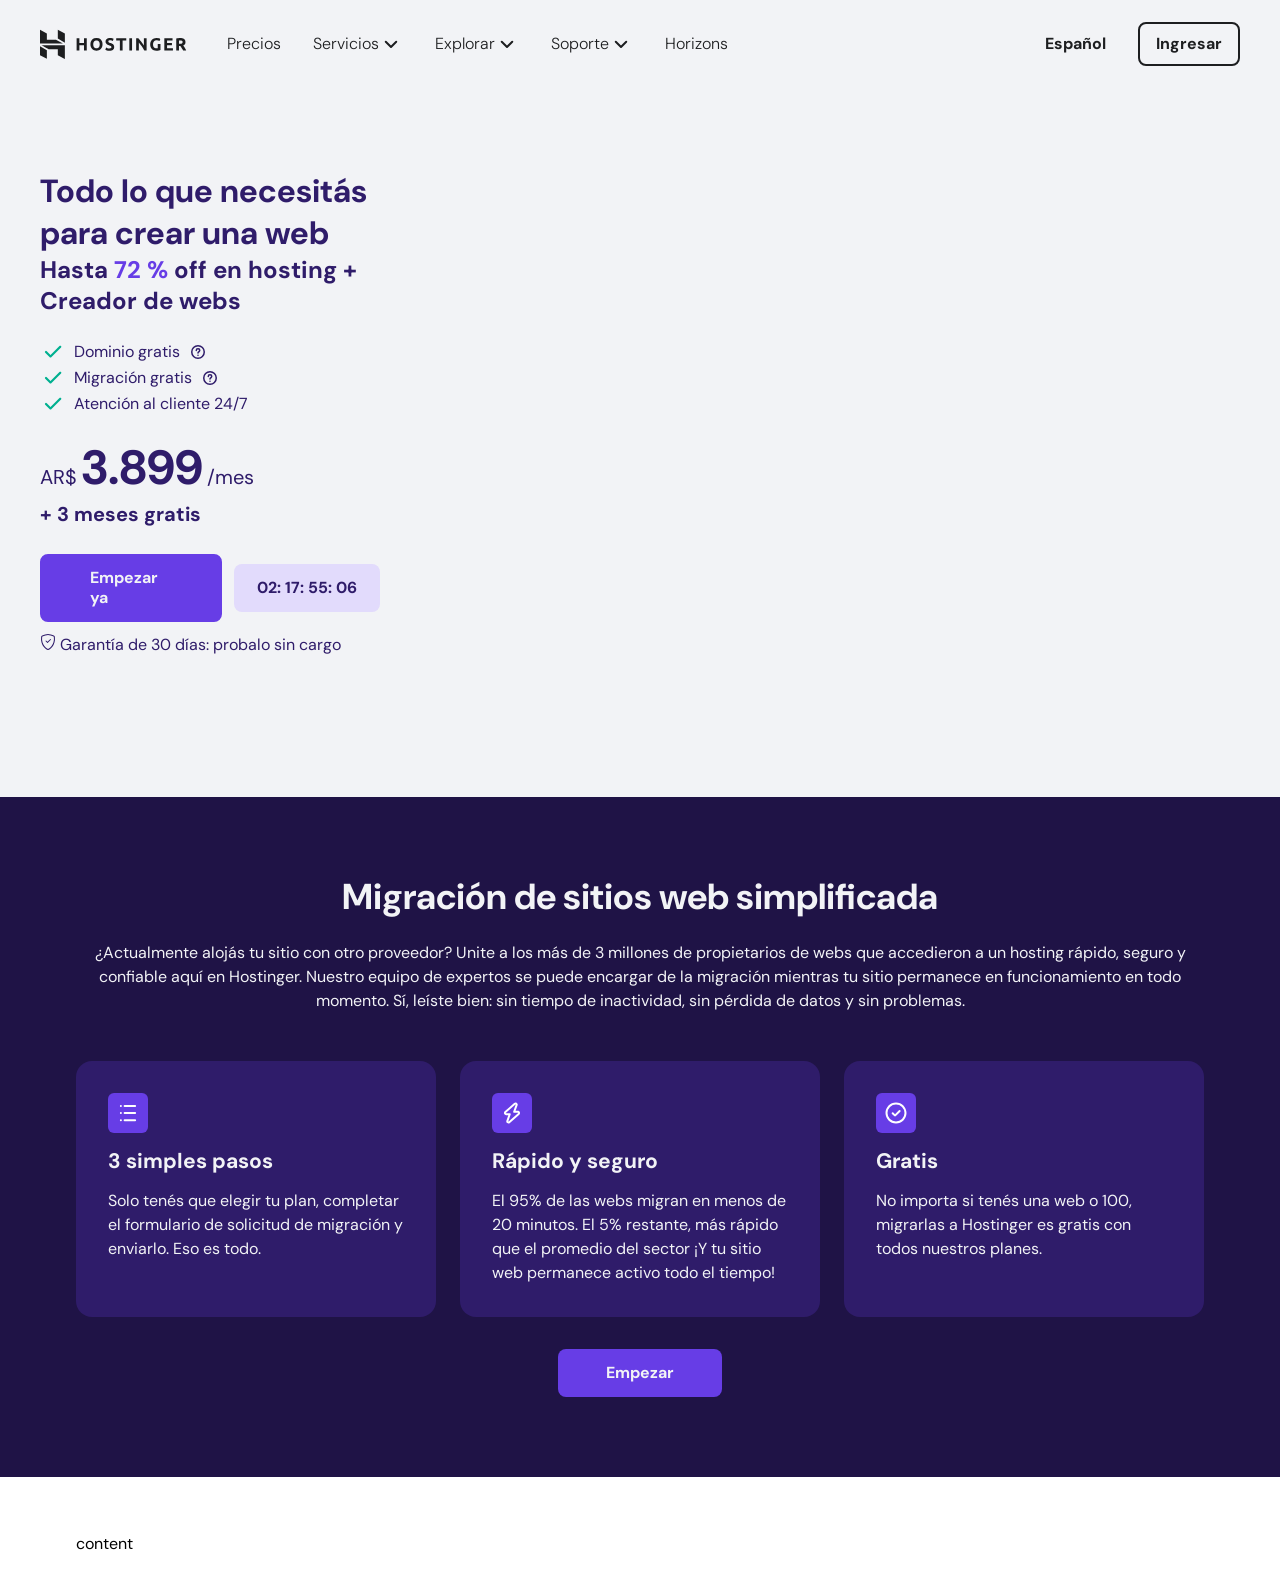
==== commit 12d0ed22: "empezando footer" ====
--- a/TP N°1 Hostinger/pages/index.html
+++ b/TP N°1 Hostinger/pages/index.html
@@ -172,6 +172,36 @@
                                                 Atención al cliente 24/7
                                             </span>
                                         </div>
+                                        <div class="header_info_price_wrapper">
+                                            <div class="header_info_price">
+                                                <span class="header_info_price_text">AR$</span>
+                                                <span class="header_info_price_value">3.899</span>
+                                                <span class="header_info_price_text">/mes</span>
+                                            </div>
+                                        </div>
+                                        <div class="header_info_price_time_wrapper">
+                                            <p class="header_info_price_time">+ 3 meses gratis</p>
+                                        </div>
+                                        <div class="header_info_button_wrapper">
+                                            <a class="header_info_ready_button" href="">
+                                                <div class="ready_button">Empezar ya</div>
+                                            </a>
+                                            <div class="header_info_countdown">
+                                                02: 17: 55: 06
+                                            </div>
+                                        </div>
+                                        <div class="header_info_warranty_wrapper">
+                                            <span class="header_info_warranty_text">
+                                                <svg xmlns="http://www.w3.org/2000/svg" width="16" height="16" fill="currentColor" class="bi bi-shield-check"
+                                                    viewBox="0 0 16 16">
+                                                    <path
+                                                        d="M5.338 1.59a61 61 0 0 0-2.837.856.48.48 0 0 0-.328.39c-.554 4.157.726 7.19 2.253 9.188a10.7 10.7 0 0 0 2.287 2.233c.346.244.652.42.893.533q.18.085.293.118a1 1 0 0 0 .101.025 1 1 0 0 0 .1-.025q.114-.034.294-.118c.24-.113.547-.29.893-.533a10.7 10.7 0 0 0 2.287-2.233c1.527-1.997 2.807-5.031 2.253-9.188a.48.48 0 0 0-.328-.39c-.651-.213-1.75-.56-2.837-.855C9.552 1.29 8.531 1.067 8 1.067c-.53 0-1.552.223-2.662.524zM5.072.56C6.157.265 7.31 0 8 0s1.843.265 2.928.56c1.11.3 2.229.655 2.887.87a1.54 1.54 0 0 1 1.044 1.262c.596 4.477-.787 7.795-2.465 9.99a11.8 11.8 0 0 1-2.517 2.453 7 7 0 0 1-1.048.625c-.28.132-.581.24-.829.24s-.548-.108-.829-.24a7 7 0 0 1-1.048-.625 11.8 11.8 0 0 1-2.517-2.453C1.928 10.487.545 7.169 1.141 2.692A1.54 1.54 0 0 1 2.185 1.43 63 63 0 0 1 5.072.56" />
+                                                    <path
+                                                        d="M10.854 5.146a.5.5 0 0 1 0 .708l-3 3a.5.5 0 0 1-.708 0l-1.5-1.5a.5.5 0 1 1 .708-.708L7.5 7.793l2.646-2.647a.5.5 0 0 1 .708 0" />
+                                                </svg>
+                                                Garantía de 30 días: probalo sin cargo
+                                            </span>
+                                        </div>
                                     </div>
                                 </div>
                                 <div class="head_grid_right_column">
@@ -182,7 +212,7 @@
                                                 https://imagedelivery.net/LqiWLm-3MGbYHtFuUbcBtA/5a9a19e7-fef4-4cf6-65b1-01001ef95f00/w=640,sharpen=1 640w,
                                                 https://imagedelivery.net/LqiWLm-3MGbYHtFuUbcBtA/5a9a19e7-fef4-4cf6-65b1-01001ef95f00/w=762,sharpen=1 762w,
                                                 https://imagedelivery.net/LqiWLm-3MGbYHtFuUbcBtA/5a9a19e7-fef4-4cf6-65b1-01001ef95f00/w=1280,sharpen=1 1280w, 
-                                                https://imagedelivery.net/LqiWLm-3MGbYHtFuUbcBtA/5a9a19e7-fef4-4cf6-65b1-01001ef95f00/w=1760,sharpen=1 1760w"
+                                                https://imagedeliversy.net/LqiWLm-3MGbYHtFuUbcBtA/5a9a19e7-fef4-4cf6-65b1-01001ef95f00/w=1760,sharpen=1 1760w"
                                                 alt="Todo lo que necesitás para crear una web" loading="eager"
                                                 fetchpriority="high">
                                         </div>
@@ -311,6 +341,48 @@
             </div>
         </main>
         <footer class="footer">
+            <div class="footer_wrapper">
+                <div class="footer_grid_container">
+                    <div>content</div>
+                    <div class="footer_logo_section">
+                        <div class="social_links_wrapper">
+                            <a class="social_link" id="linkedin" href="">
+                                <svg xmlns="http://www.w3.org/2000/svg" width="16" height="16" fill="currentColor" class="bi bi-linkedin"
+                                    viewBox="0 0 16 16">
+                                    <path
+                                        d="M0 1.146C0 .513.526 0 1.175 0h13.65C15.474 0 16 .513 16 1.146v13.708c0 .633-.526 1.146-1.175 1.146H1.175C.526 16 0 15.487 0 14.854zm4.943 12.248V6.169H2.542v7.225zm-1.2-8.212c.837 0 1.358-.554 1.358-1.248-.015-.709-.52-1.248-1.342-1.248S2.4 3.226 2.4 3.934c0 .694.521 1.248 1.327 1.248zm4.908 8.212V9.359c0-.216.016-.432.08-.586.173-.431.568-.878 1.232-.878.869 0 1.216.662 1.216 1.634v3.865h2.401V9.25c0-2.22-1.184-3.252-2.764-3.252-1.274 0-1.845.7-2.165 1.193v.025h-.016l.016-.025V6.169h-2.4c.03.678 0 7.225 0 7.225z" />
+                                </svg>
+                            </a>
+                            <a class="social_link" id="facebook" href="">
+                                <svg xmlns="http://www.w3.org/2000/svg" width="16" height="16" fill="currentColor" class="bi bi-facebook"
+                                    viewBox="0 0 16 16">
+                                    <path
+                                        d="M16 8.049c0-4.446-3.582-8.05-8-8.05C3.58 0-.002 3.603-.002 8.05c0 4.017 2.926 7.347 6.75 7.951v-5.625h-2.03V8.05H6.75V6.275c0-2.017 1.195-3.131 3.022-3.131.876 0 1.791.157 1.791.157v1.98h-1.009c-.993 0-1.303.621-1.303 1.258v1.51h2.218l-.354 2.326H9.25V16c3.824-.604 6.75-3.934 6.75-7.951" />
+                                </svg>
+                            </a>
+                            <a class="social_link" id="instagram" href="">
+                                <svg xmlns="http://www.w3.org/2000/svg" fill="none" viewBox="0 0 24 25" class="bi bi-instagram"
+                                    style="fill:var(--primary--800);color:var(--primary--800);">
+                                    <path fill="currentColor" d="M7.612 13.707a4.125 4.125 0 1 1 8.25 0 4.125 4.125 0 0 1-8.25 0Z"></path>
+                                    <path fill="currentColor" fill-rule="evenodd"
+                                        d="M7.498 2.457a6 6 0 0 0-6 6v9a6 6 0 0 0 6 6h9a6 6 0 0 0 6-6v-9a6 6 0 0 0-6-6h-9Zm10.539 5.7a1.5 1.5 0 1 0 0-3 1.5 1.5 0 0 0 0 3Zm-6.3-.825a6.375 6.375 0 1 0 0 12.75 6.375 6.375 0 0 0 0-12.75Z"/>
+                                </svg>
+                            </a>
+                            <a class="social_link" id="x" href="">
+
+                            </a>
+                            <a class="social_link" id="youtube" href="">
+
+                            </a>
+                        </div>
+                        <a class="footer_h_logo" href=""></a>
+                        <div class="legal_links">legal</div>
+                        <div>payment</div>
+                    </div>
+                    <div>copyright</div>
+
+                </div>
+            </div>
         </footer>
     </div>
     <div class="container container--btn">
--- a/TP N°1 Hostinger/styles/style.css
+++ b/TP N°1 Hostinger/styles/style.css
@@ -230,6 +230,7 @@
     display: block;
     background-color: var(--neutral--100);
     height: auto;
+    color: var(--primary--800);
 }
 
 .header_container{
@@ -260,22 +261,111 @@
 .head_grid_left_column{
     display: block;
     width: auto;
+    max-width: 463px;
     height: auto;
     text-align: start;
 }
+
+.header_info_heading_wrapper{
+    margin-bottom: 24px;
+}
+
 .header_info_discount{
     color: var(--primary--500)
 }
 .header_info_list_wrapper{
     display: flex;
     flex-direction: column;
+    margin-bottom: 22px;
 }
 
 .header_info_list_item{
     display: flex;
     flex-direction: row;
     align-items: center;
-    gap: 10px
+    gap: 10px;
+    margin-bottom: 2px;
+}
+
+.header_info_help_icon{
+    display: flex;
+    justify-content: center;
+    align-items: center;
+}
+
+.header_info_price_wrapper{
+    margin-bottom: 2px;
+}
+
+.header_info_price_text{
+    font-size: 20px;
+    font-weight: 400;
+    line-height: 24px;
+}
+
+.header_info_price_value{
+    font-size: 48px;
+    font-weight: 700;
+    line-height: 56px;
+}
+
+.header_info_price_time_wrapper{
+    margin-bottom: 24px;
+}
+
+.header_info_price_time{
+    font-size: 20px;
+    font-weight: 700;
+    line-height: 32px;
+    text-decoration-color: var(--primary--800);
+    text-decoration-style: solid;
+    text-decoration-thickness: auto;
+}
+
+.header_info_button_wrapper{
+    display: flex;
+    flex-direction: row;
+    align-items: center;
+    gap: 12px;
+}
+
+.header_info_ready_button{
+    display: flex;
+    justify-content: center;
+    align-items: center;
+    border-radius: 8px;
+    background-color: var(--primary--500);
+    color: var(--neutral--100);
+    padding-top: 12px;
+    padding-bottom: 12px;
+    padding-left: 48px;
+    padding-right: 48px;
+    border: 2px solid var(--primary--500);
+}
+
+.ready_button{
+    font-size: 16px;
+    font-weight: 700;
+    line-height: 20px;
+
+}
+
+.header_info_countdown{
+    display: flex;
+    justify-content: center;
+    align-items: center;
+    background-color: var(--primary--100);
+    width: 160px;
+    height: 48px;
+    border-radius: 8px;
+    color: var(--primary-500);
+    font-size: 16px;
+    font-weight: 700;
+    line-height: 24px;
+}
+
+.header_info_warranty_wrapper{
+    margin-top: 12px;
 }
 
 /* RIGHT COLUMN */
@@ -426,3 +516,30 @@
     color: var(--neutral--100);
 }
 /* FOOTER */
+
+.footer_wrapper{
+    padding-top: 56px;
+}
+
+.footer_grid_container{
+    padding-left: 40px;
+    padding-right: 40px;
+    display: grid;
+    grid-template-columns: repeat(1, 1fr);
+    max-width: 1208px;
+    margin-left: auto;
+    margin-right: auto;
+    gap: 24px;
+}
+
+/* Footer content */
+/* Footer logo section */
+
+.social_links_wrapper{
+    display: flex;
+    justify-content: end;
+    align-items: center;
+    gap: 16px;
+}
+
+/* Footer copyright section */
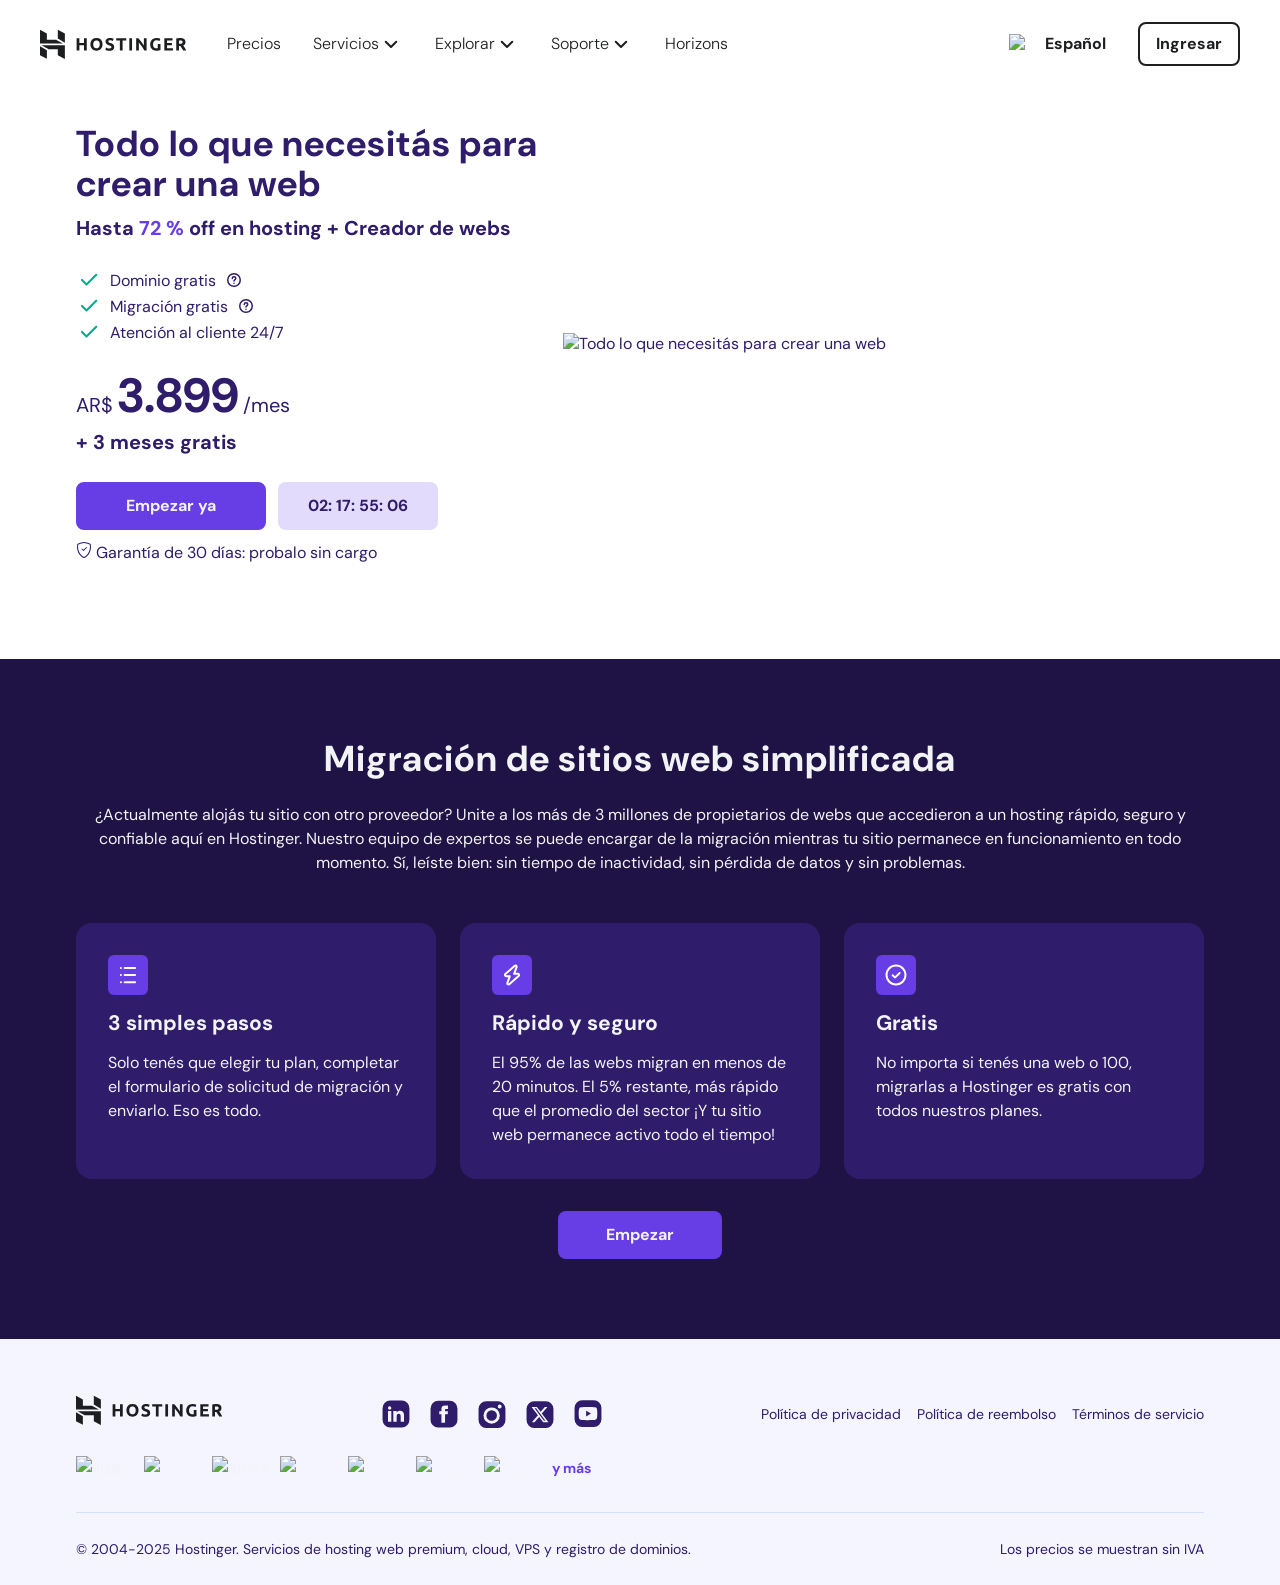
==== commit d26f95aa: "falta footer y media queries" ====
--- a/TP N°1 Hostinger/pages/index.html
+++ b/TP N°1 Hostinger/pages/index.html
@@ -104,6 +104,8 @@
                     </div>
                 </div>
             </div>
+            <!-- <div class="navigation_menu_mobile">
+            </div> -->
         </nav>
         <main>
             <div class="homepage">
@@ -207,14 +209,8 @@
                                 <div class="head_grid_right_column">
                                     <div class="header_image_wrapper">
                                         <div class="header_image_container">
-                                            <img class="header_image" src="https://imagedelivery.net/LqiWLm-3MGbYHtFuUbcBtA/5a9a19e7-fef4-4cf6-65b1-01001ef95f00/public"
-                                                srcset="https://imagedelivery.net/LqiWLm-3MGbYHtFuUbcBtA/5a9a19e7-fef4-4cf6-65b1-01001ef95f00/w=320,sharpen=1 320w, 
-                                                https://imagedelivery.net/LqiWLm-3MGbYHtFuUbcBtA/5a9a19e7-fef4-4cf6-65b1-01001ef95f00/w=640,sharpen=1 640w,
-                                                https://imagedelivery.net/LqiWLm-3MGbYHtFuUbcBtA/5a9a19e7-fef4-4cf6-65b1-01001ef95f00/w=762,sharpen=1 762w,
-                                                https://imagedelivery.net/LqiWLm-3MGbYHtFuUbcBtA/5a9a19e7-fef4-4cf6-65b1-01001ef95f00/w=1280,sharpen=1 1280w, 
-                                                https://imagedeliversy.net/LqiWLm-3MGbYHtFuUbcBtA/5a9a19e7-fef4-4cf6-65b1-01001ef95f00/w=1760,sharpen=1 1760w"
-                                                alt="Todo lo que necesitás para crear una web" loading="eager"
-                                                fetchpriority="high">
+                                            <img class="header_image" src="https://imagedelivery.net/LqiWLm-3MGbYHtFuUbcBtA/5a9a19e7-fef4-4cf6-65b1-01001ef95f00/w=1760,sharpen=1"
+                                                alt="Todo lo que necesitás para crear una web">
                                         </div>
                                     </div>
                                 </div>
@@ -343,43 +339,114 @@
         <footer class="footer">
             <div class="footer_wrapper">
                 <div class="footer_grid_container">
-                    <div>content</div>
+                    <!-- <div class="footer_content_section"></div> -->
                     <div class="footer_logo_section">
-                        <div class="social_links_wrapper">
+                        <div class="social_links_wrapper" id="social_links_wrapper">
                             <a class="social_link" id="linkedin" href="">
-                                <svg xmlns="http://www.w3.org/2000/svg" width="16" height="16" fill="currentColor" class="bi bi-linkedin"
-                                    viewBox="0 0 16 16">
-                                    <path
-                                        d="M0 1.146C0 .513.526 0 1.175 0h13.65C15.474 0 16 .513 16 1.146v13.708c0 .633-.526 1.146-1.175 1.146H1.175C.526 16 0 15.487 0 14.854zm4.943 12.248V6.169H2.542v7.225zm-1.2-8.212c.837 0 1.358-.554 1.358-1.248-.015-.709-.52-1.248-1.342-1.248S2.4 3.226 2.4 3.934c0 .694.521 1.248 1.327 1.248zm4.908 8.212V9.359c0-.216.016-.432.08-.586.173-.431.568-.878 1.232-.878.869 0 1.216.662 1.216 1.634v3.865h2.401V9.25c0-2.22-1.184-3.252-2.764-3.252-1.274 0-1.845.7-2.165 1.193v.025h-.016l.016-.025V6.169h-2.4c.03.678 0 7.225 0 7.225z" />
+                                <svg xmlns="http://www.w3.org/2000/svg" fill="none" viewBox="0 0 24 25" height="32" width="32"
+                                    style="fill:var(--primary--800);color:var(--primary--800);">
+                                    <path fill="currentColor" fill-rule="evenodd"
+                                        d="M7.498 1.993a6 6 0 0 0-6 6v9a6 6 0 0 0 6 6h9a6 6 0 0 0 6-6v-9a6 6 0 0 0-6-6h-9Zm-.457 7.109c.715 0 1.294-.584 1.294-1.305a1.3 1.3 0 0 0-1.294-1.304 1.3 1.3 0 0 0-1.294 1.304c0 .721.58 1.305 1.294 1.305Zm-1.304 9.392v-8.349h2.608v8.349H5.737Zm4.181-8.349h2.592v1.125c1.094-2.024 5.749-2.174 5.749 1.938v5.286h-2.603V14.11c0-2.636-3.145-2.436-3.145 0v4.383H9.918v-8.349Z"
+                                        clip-rule="evenodd"></path>
                                 </svg>
                             </a>
                             <a class="social_link" id="facebook" href="">
-                                <svg xmlns="http://www.w3.org/2000/svg" width="16" height="16" fill="currentColor" class="bi bi-facebook"
-                                    viewBox="0 0 16 16">
-                                    <path
-                                        d="M16 8.049c0-4.446-3.582-8.05-8-8.05C3.58 0-.002 3.603-.002 8.05c0 4.017 2.926 7.347 6.75 7.951v-5.625h-2.03V8.05H6.75V6.275c0-2.017 1.195-3.131 3.022-3.131.876 0 1.791.157 1.791.157v1.98h-1.009c-.993 0-1.303.621-1.303 1.258v1.51h2.218l-.354 2.326H9.25V16c3.824-.604 6.75-3.934 6.75-7.951" />
+                                <svg xmlns="http://www.w3.org/2000/svg" fill="none" viewBox="0 0 24 25" height="32" width="32"
+                                    style="fill:var(--primary--800);color:var(--primary--800);">
+                                    <path fill="currentColor" fill-rule="evenodd"
+                                        d="M7.498 2.13a6 6 0 0 0-6 6v9a6 6 0 0 0 6 6h9a6 6 0 0 0 6-6v-9a6 6 0 0 0-6-6h-9Zm.803 8.238h1.696V8.454c0-1.714.902-2.61 2.936-2.61h2.153v2.828h-1.631c-.522 0-.63.214-.63.754v.942h2.26l-.202 2.262h-2.059v6.785H9.997V12.63H8.301v-2.262Z"
+                                        clip-rule="evenodd"></path>
                                 </svg>
                             </a>
                             <a class="social_link" id="instagram" href="">
-                                <svg xmlns="http://www.w3.org/2000/svg" fill="none" viewBox="0 0 24 25" class="bi bi-instagram"
+                                <svg xmlns="http://www.w3.org/2000/svg" fill="currentColor" viewBox="0 0 24 25" height="32" width="32"
                                     style="fill:var(--primary--800);color:var(--primary--800);">
                                     <path fill="currentColor" d="M7.612 13.707a4.125 4.125 0 1 1 8.25 0 4.125 4.125 0 0 1-8.25 0Z"></path>
                                     <path fill="currentColor" fill-rule="evenodd"
-                                        d="M7.498 2.457a6 6 0 0 0-6 6v9a6 6 0 0 0 6 6h9a6 6 0 0 0 6-6v-9a6 6 0 0 0-6-6h-9Zm10.539 5.7a1.5 1.5 0 1 0 0-3 1.5 1.5 0 0 0 0 3Zm-6.3-.825a6.375 6.375 0 1 0 0 12.75 6.375 6.375 0 0 0 0-12.75Z"/>
+                                        d="M7.498 2.457a6 6 0 0 0-6 6v9a6 6 0 0 0 6 6h9a6 6 0 0 0 6-6v-9a6 6 0 0 0-6-6h-9Zm10.539 5.7a1.5 1.5 0 1 0 0-3 1.5 1.5 0 0 0 0 3Zm-6.3-.825a6.375 6.375 0 1 0 0 12.75 6.375 6.375 0 0 0 0-12.75Z"
+                                        clip-rule="evenodd"></path>
                                 </svg>
                             </a>
                             <a class="social_link" id="x" href="">
-
+                                <svg xmlns="http://www.w3.org/2000/svg" fill="none" viewBox="0 0 24 25" height="32" width="32"
+                                    style="fill:var(--primary--800);color:var(--primary--800);">
+                                    <path fill="currentColor" d="M16.21 17.726h-1.123l-7.33-9.627h1.205l7.248 9.627Z"></path>
+                                    <path fill="currentColor" fill-rule="evenodd"
+                                        d="M7.498 2.444a6 6 0 0 0-6 6v9a6 6 0 0 0 6 6h9a6 6 0 0 0 6-6v-9a6 6 0 0 0-6-6h-9Zm10.326 4.5h-2.026l-3.34 3.834-2.886-3.834H5.39l4.995 6.563-4.734 5.437h2.027l3.655-4.195 3.193 4.195h4.078l-5.207-6.917 4.426-5.083Z"
+                                        clip-rule="evenodd"></path>
+                                </svg>
                             </a>
                             <a class="social_link" id="youtube" href="">
-
-                            </a>
-                        </div>
-                        <a class="footer_h_logo" href=""></a>
-                        <div class="legal_links">legal</div>
-                        <div>payment</div>
-                    </div>
-                    <div>copyright</div>
+                                <svg xmlns="http://www.w3.org/2000/svg" fill="none" viewBox="0 0 24 25" height="32" width="32"
+                                    style="fill:var(--primary--800);color:var(--primary--800);">
+                                    <path fill="currentColor" d="m14.33 12.174-3.783-2.228v4.447l3.782-2.22Z"></path>
+                                    <path fill="currentColor" fill-rule="evenodd"
+                                        d="M7.498 1.67a6 6 0 0 0-6 6v9a6 6 0 0 0 6 6h9a6 6 0 0 0 6-6v-9a6 6 0 0 0-6-6h-9Zm-1.19 5.608c1.14-.303 5.685-.303 5.685-.303s4.555 0 5.696.321c.62.165 1.114.67 1.275 1.302.315 1.164.306 3.585.306 3.585s0 2.412-.306 3.567a1.827 1.827 0 0 1-1.275 1.31c-1.141.303-5.696.303-5.696.303s-4.536 0-5.686-.311a1.87 1.87 0 0 1-1.284-1.311c-.297-1.146-.297-3.567-.297-3.567s0-2.412.297-3.576a1.9 1.9 0 0 1 1.284-1.32Z"
+                                        clip-rule="evenodd"></path>
+                                </svg>
+                            </a>
+                        </div>
+                        <a class="footer_h_logo" href="">
+                            <svg xmlns="http://www.w3.org/2000/svg" fill="none" viewBox="0 0 147 30" height="30" width="147"
+                                style="fill:var(--neutral--1000);color:var(--neutral--1000);height:30;width:147;" data-v-8bf4be8b=""
+                                data-v-03dae1ca="">
+                                <g fill="#1d1e20">
+                                    <path fill-rule="evenodd"
+                                        d="M62.065 18.124c.31-.795.465-1.717.465-2.766s-.158-1.97-.474-2.766c-.316-.796-.75-1.465-1.3-2.007a5.346 5.346 0 0 0-1.93-1.22 6.758 6.758 0 0 0-2.352-.406 6.58 6.58 0 0 0-2.31.407 5.44 5.44 0 0 0-1.93 1.22c-.556.541-.998 1.21-1.326 2.006-.328.795-.492 1.717-.492 2.766s.159 1.971.475 2.766c.316.796.748 1.462 1.299 1.997.55.537 1.194.94 1.931 1.211a6.755 6.755 0 0 0 2.353.407c.854 0 1.653-.135 2.396-.407a5.213 5.213 0 0 0 1.922-1.21c.538-.536.963-1.202 1.273-1.998zm-8.603-1.14a5.603 5.603 0 0 1-.219-1.626c0-.589.073-1.128.22-1.618a3.71 3.71 0 0 1 .632-1.254 2.882 2.882 0 0 1 1.01-.814c.397-.194.853-.291 1.369-.291.503 0 .956.094 1.36.283.404.188.743.456 1.018.804.275.348.486.766.632 1.255.147.489.22 1.034.22 1.635 0 .6-.073 1.143-.22 1.626a3.724 3.724 0 0 1-.632 1.246 2.775 2.775 0 0 1-1.018.804c-.404.19-.857.284-1.36.284-.516 0-.972-.094-1.37-.284a2.788 2.788 0 0 1-1.01-.804 3.718 3.718 0 0 1-.632-1.246z"
+                                        clip-rule="evenodd"></path>
+                                    <path
+                                        d="M69.417 19.388c.386 0 .705-.032.956-.097.252-.065.454-.153.606-.265a.886.886 0 0 0 .316-.398c.059-.153.088-.324.088-.512 0-.4-.188-.734-.562-.999-.374-.265-1.018-.55-1.93-.858-.399-.14-.797-.303-1.195-.486s-.755-.412-1.07-.689a3.293 3.293 0 0 1-.773-1.008c-.2-.394-.298-.874-.298-1.44s.105-1.075.315-1.53c.211-.453.51-.839.896-1.157a4.089 4.089 0 0 1 1.404-.734c.55-.17 1.17-.256 1.861-.256.82 0 1.528.089 2.125.265.596.177 1.088.372 1.474.584l-.79 2.174a7.509 7.509 0 0 0-1.132-.469c-.416-.135-.916-.203-1.501-.203-.656 0-1.127.092-1.414.274-.286.183-.43.463-.43.84 0 .224.053.413.158.565.105.154.255.292.448.416.193.123.415.236.667.335.251.1.53.204.834.31.632.236 1.182.468 1.65.698.468.23.858.498 1.168.804.31.307.541.666.693 1.079.152.413.228.913.228 1.502 0 1.143-.398 2.03-1.194 2.66-.795.631-1.995.946-3.598.946a9.454 9.454 0 0 1-2.607-.336 6.587 6.587 0 0 1-.86-.3 6.492 6.492 0 0 1-.606-.3l.772-2.192c.363.2.81.38 1.343.538.533.16 1.185.24 1.958.24zM86.275 9.242v2.351h-3.67v9.899h-2.738v-9.899h-3.67v-2.35zM89.317 21.492h2.739V9.242h-2.739zM104.315 21.492a61.74 61.74 0 0 0-2.545-4.154 42.455 42.455 0 0 0-2.915-3.871v8.025h-2.703V9.242h2.23c.385.389.813.866 1.28 1.432.469.566.945 1.17 1.432 1.812.485.642.968 1.308 1.448 1.997.48.69.93 1.352 1.352 1.988V9.242h2.721v12.25zM116.644 11.363c-1.275 0-2.197.357-2.765 1.07-.568.713-.851 1.688-.851 2.925 0 .6.07 1.146.21 1.635.141.489.352.91.632 1.264.281.353.632.628 1.054.822.421.194.912.292 1.474.292.304 0 .565-.006.782-.018a3.63 3.63 0 0 0 .57-.07v-4.26h2.739v6.062c-.328.13-.854.268-1.58.415-.726.147-1.621.222-2.686.222-.913 0-1.741-.142-2.484-.425a5.181 5.181 0 0 1-1.905-1.237c-.526-.542-.933-1.208-1.22-1.998-.287-.789-.43-1.69-.43-2.704 0-1.025.158-1.932.474-2.722.316-.79.748-1.459 1.299-2.007a5.465 5.465 0 0 1 1.94-1.245 6.625 6.625 0 0 1 2.378-.425 9.575 9.575 0 0 1 2.748.38 5.459 5.459 0 0 1 1.29.557l-.79 2.21a7.144 7.144 0 0 0-1.29-.522 5.454 5.454 0 0 0-1.589-.22zM124.321 21.492V9.242h8.216v2.316h-5.477v2.403h4.863v2.263h-4.863v2.952h5.881v2.316z">
+                                    </path>
+                                    <path fill-rule="evenodd"
+                                        d="M144.006 10.081c-.971-.654-2.37-.98-4.196-.98-.503 0-1.074.023-1.711.07-.638.047-1.256.13-1.852.247v12.074h2.738v-4.473h1.352c.235.283.47.599.705.947a31.343 31.343 0 0 1 1.419 2.306c.228.413.455.819.678 1.22h3.061c-.21-.448-.438-.904-.684-1.37-.246-.466-.5-.913-.764-1.343a30.04 30.04 0 0 0-.799-1.238 16.894 16.894 0 0 0-.772-1.052c.738-.306 1.302-.727 1.694-1.263.393-.536.588-1.235.588-2.095 0-1.38-.486-2.395-1.457-3.05zm-4.573 1.388c.158-.011.336-.017.535-.017.878 0 1.542.126 1.993.38.451.253.676.68.676 1.281 0 .625-.222 1.067-.667 1.326-.445.26-1.182.388-2.212.388h-.773v-3.323c.141-.01.29-.023.448-.035z"
+                                        clip-rule="evenodd"></path>
+                                    <path d="M44.002 9.341h2.756v12.207h-2.756v-5.179h-4.627v5.179H36.62V9.34h2.755v4.668h4.627z"></path>
+                                    <path fill-rule="evenodd"
+                                        d="M17.817.798v8.73l7.053 4.124v-9.26zM0 .798v13.699h22.937l-6.979-3.836-9.09-.004V4.485zM17.817 26.27v-6.118l-9.16-.007c.008.041-7.095-3.897-7.095-3.897l23.308.11v13.699zM0 17.32v8.951l6.867 3.595v-8.52z"
+                                        clip-rule="evenodd"></path>
+                                </g>
+                            </svg>
+                        </a>
+                        <div class="legal_links_wrapper">
+                            <span class="legal_links">
+                                <a class="legal_link" href="#">Política de privacidad</a>
+                                <a class="legal_link" href="#">Política de reembolso</a>
+                                <a class="legal_link" href="#">Términos de servicio</a>
+                            </span>
+                        </div>
+                        <div class="payment_methods_wrapper">
+                            <div class="payment_method">
+                                <img src="https://imagedelivery.net/LqiWLm-3MGbYHtFuUbcBtA/eea0da37-b667-4d93-3e73-ce63b3b81400/public" alt="visa" height="40px" width="60px">
+                            </div>
+                            <div class="payment_method">
+                                <img src="https://imagedelivery.net/LqiWLm-3MGbYHtFuUbcBtA/8c07a3ee-6954-4b35-f511-ae9011dbfd00/public" alt="mastercard" height="40px" width="60px">
+                            </div>
+                            <div class="payment_method">
+                                <img src="https://imagedelivery.net/LqiWLm-3MGbYHtFuUbcBtA/88baade4-7e9d-4a22-1353-63b45203a700/public" alt="amex" height="40px" width="60px">
+                            </div>
+                            <div class="payment_method">
+                                <img src="https://imagedelivery.net/LqiWLm-3MGbYHtFuUbcBtA/eaeabe9a-6e9d-4f74-4411-be32b5a81700/public" alt="dinersclub" height="40px" width="60px">
+                            </div>
+                            <div class="payment_method">
+                                <img src="https://imagedelivery.net/LqiWLm-3MGbYHtFuUbcBtA/1c653909-0d6b-4f97-f1ee-00d2d6581000/public" alt="naranja" height="40px" width="60px">
+                            </div>
+                            <div class="payment_method">
+                                <img src="https://imagedelivery.net/LqiWLm-3MGbYHtFuUbcBtA/300cf612-fc30-41c8-da08-1438879d5d00/public" alt="cordial" height="40px" width="60px">
+                            </div>
+                            <div class="payment_method">
+                                <img src="https://imagedelivery.net/LqiWLm-3MGbYHtFuUbcBtA/9c05bbf9-f455-41df-4b1e-070198de2500/public" alt="cordobesa" height="40px" width="60px">
+                            </div>
+                            <a class="payment_method_text" href="">y más</a>
+                        </div>
+                    </div>
+                    <div class="footer_copyright_section">
+                        <div class="footer_copyright_text">
+                            © 2004-2025 Hostinger. Servicios de hosting web premium, cloud, VPS y registro de dominios.
+                        </div>
+                        <p class="footer_copyright_text">
+                            Los precios se muestran sin IVA
+                        </p>
+                    </div>
 
                 </div>
             </div>
--- a/TP N°1 Hostinger/styles/style.css
+++ b/TP N°1 Hostinger/styles/style.css
@@ -89,6 +89,10 @@
     display: block;
     background-color: var(--neutral--0);
     font-family: "DM Sans", sans-serif;
+    letter-spacing: normal;
+    text-decoration-style: solid;
+    word-spacing: normal;
+
 }
 
 /* NAV */
@@ -97,7 +101,7 @@
     display: flex;
     flex-direction: row;
     height: 88px;
-    background-color: var(--neutral--100);
+    background-color: var(--neutral--0);
     position: sticky;
     top: 0;
     width: 100vw
@@ -215,7 +219,7 @@
     font-size: 16px;
     font-weight: 700;
     line-height: 16px;
-    background-color: var(--neutral--100);
+    background-color: var(--neutral--0);
     border-radius: 8px;
     padding-top: 12px;
     padding-bottom: 12px;
@@ -228,7 +232,7 @@
 
 .header{
     display: block;
-    background-color: var(--neutral--100);
+    background-color: var(--neutral--0);
     height: auto;
     color: var(--primary--800);
 }
@@ -252,9 +256,11 @@
 .head_grid_column_wrapper{
     display: flex;
     flex-direction: row;
+    flex-wrap: wrap;
     justify-content: space-between;
     align-items: center;
     gap: 24px;
+    max-width: fit-content;
 }
 
 /* LEFT COLUMN */
@@ -270,6 +276,20 @@
     margin-bottom: 24px;
 }
 
+.header_info_title{
+    font-size: 36px;
+    font-weight: 700;
+    line-height: 40px;
+    letter-spacing: 1px;
+}
+
+.header_info_subtitle{
+    font-size: 20px;
+    font-weight: 700;
+    line-height: 32px;
+    margin-top: 8px;
+}
+
 .header_info_discount{
     color: var(--primary--500)
 }
@@ -379,6 +399,31 @@
     height: auto;
 }
 
+/* HEADER MEDIA QUERIES */
+@media (max-width: 1362px) {
+
+    .head_grid{
+        display: grid;
+        grid-template-columns: repeat(1, 1fr);
+        justify-content: center;
+        align-items: center;
+        max-width: 1208px;
+        margin-left: auto;
+        margin-right: auto;
+        padding-left: 40px;
+        padding-right: 40px;
+    }
+
+    .header_grid_column_wrapper{
+        display: flex;
+        flex-direction: column;
+        flex-wrap: wrap;
+        justify-content: center;
+        align-items: center;
+        gap: 24px;
+        max-width: fit-content
+    }
+}
 
 /* SECTION SERVICES */
 
@@ -405,6 +450,7 @@
     font-weight: 700;
     line-height: 40px;
     color: var(--neutral--100);
+    letter-spacing: 1px;
 }
 
 .services_description{
@@ -518,6 +564,7 @@
 /* FOOTER */
 
 .footer_wrapper{
+    background-color: var(--light-blue--100);
     padding-top: 56px;
 }
 
@@ -535,11 +582,101 @@
 /* Footer content */
 /* Footer logo section */
 
+.footer_logo_section{
+    display: flex;
+    flex-direction: row;
+    flex-wrap: wrap;
+    justify-content: space-between;
+    gap: 16px;
+    line-height: 24px;
+}
+
 .social_links_wrapper{
+    order: 0;
     display: flex;
     justify-content: end;
     align-items: center;
     gap: 16px;
 }
 
-/* Footer copyright section */+.social_link{
+    background-color: transparent;
+    color: var(--neutral--100);
+    width: 32;
+    height: 32;
+    display: flex;
+    justify-content: center;
+    align-items: center;
+}
+
+.footer_h_logo{
+    order: -1;
+}
+
+.payment_methods_wrapper{
+    display: flex;
+    flex-direction: row;
+    flex-wrap: wrap;
+    justify-content: start;
+    align-items: center;
+    gap: 8px;
+    height: 40px;
+}
+
+.payment_method{
+    background-color: transparent;
+    color: var(--neutral--100);
+    width: 60px;
+    height: 40px;
+    display: flex;
+    justify-content: center;
+    align-items: center;
+}
+
+.payment_method_text{
+    font-size: 14px;
+    font-weight: 700;
+    color: var(--primary--500);
+    text-align: center;
+    text-decoration-style: solid;
+}
+
+.legal_links_wrapper{
+    display: flex;
+    flex-direction: row;
+    line-height: 24px;
+}
+
+.legal_links{
+    display: flex;
+    flex-direction: row;
+    flex-wrap: wrap;
+    justify-content: start;
+    align-items: center;
+    gap: 16px;
+}
+.legal_link{
+    font-size: 14px;
+    font-weight: 400;
+    color: var(--primary--800);
+    text-align: center;
+}
+
+/* Footer copyright section */
+
+.footer_copyright_section{
+    display: flex;
+    flex-direction: row;
+    flex-wrap: wrap;
+    justify-content: space-between;
+    line-height: 24px;
+    padding-top: 24px;
+    padding-bottom: 24px;
+    border-top: 1px solid var(--light-blue--200);
+}
+
+.footer_copyright_text{
+    font-size: 14px;
+    font-weight: 400;
+    color: var(--primary--800);
+}
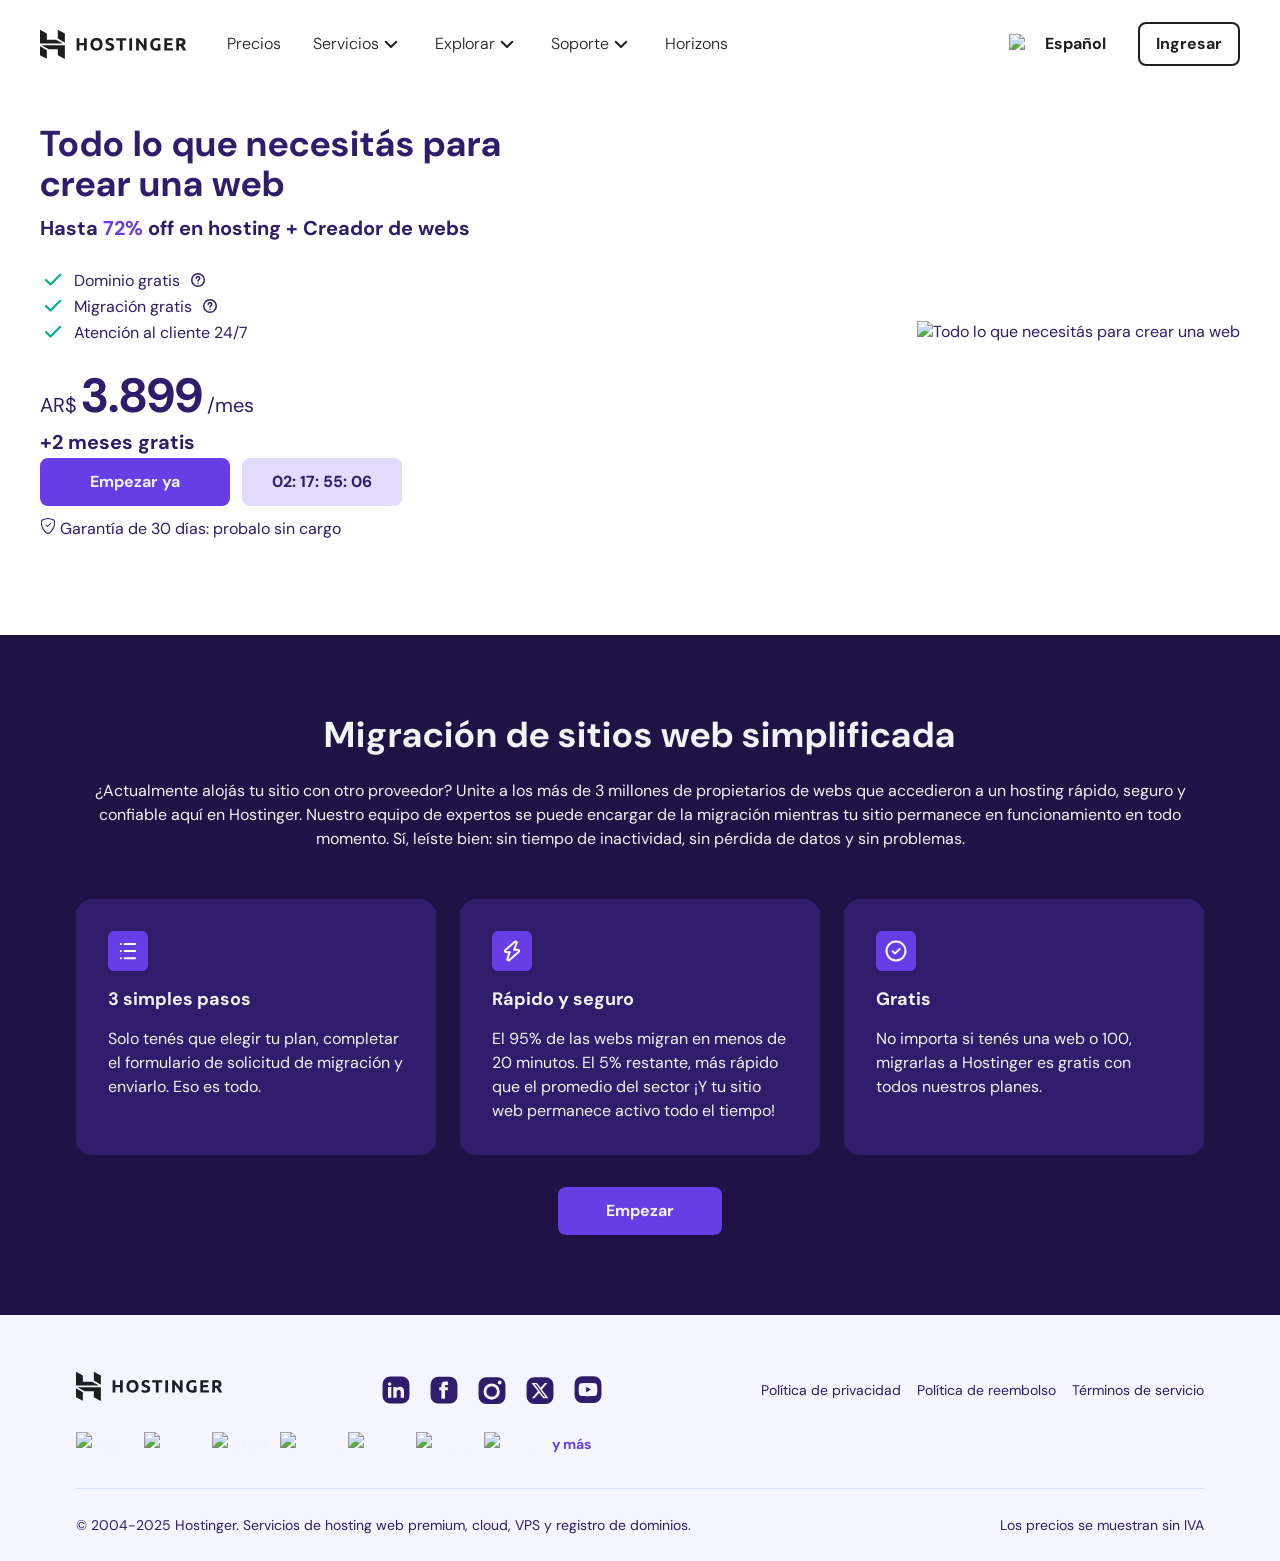
==== commit 850e84c2: "Arreglando TP Hostinger" ====
--- a/TP N°1 Hostinger/pages/index.html
+++ b/TP N°1 Hostinger/pages/index.html
@@ -104,8 +104,16 @@
                     </div>
                 </div>
             </div>
-            <!-- <div class="navigation_menu_mobile">
-            </div> -->
+            <div class="navigation_menu_mobile">
+                <a class="navigation_menu_mobile_icon" href="">
+                    <svg xmlns="http://www.w3.org/2000/svg" fill="none" height="24" width="24"
+                        viewBox="0 0 24 24" style="fill: var(--neutral--800); color: var(--neutral--800);">
+                        <path fill="currentColor" 
+                            d="M3.875 4.875a1 1 0 0 1 1-1h14.25a1 1 0 1 1 0 2H4.875a1 1 0 0 1-1-1ZM3.875 12a1 1 0 0 1 1-1h14.25a1 1 0 0 1 0 2H4.875a1 1 0 0 1-1-1ZM4.875 18.125a1 1 0 1 0 0 2h14.25a1 1 0 1 0 0-2H4.875Z">
+                        </path>
+                    </svg>
+                </a>
+            </div>
         </nav>
         <main>
             <div class="homepage">
@@ -119,7 +127,7 @@
                                             <h1 class="header_info_title">Todo lo que necesitás para crear una web</h1>
                                             <h2 class="header_info_subtitle">
                                                 Hasta
-                                                <span class="header_info_discount">72 %</span>
+                                                <span class="header_info_discount">72%</span>
                                                 off en hosting + Creador de webs
                                             </h2>
                                         </div>
@@ -182,7 +190,7 @@
                                             </div>
                                         </div>
                                         <div class="header_info_price_time_wrapper">
-                                            <p class="header_info_price_time">+ 3 meses gratis</p>
+                                            <p class="header_info_price_time">+2 meses gratis</p>
                                         </div>
                                         <div class="header_info_button_wrapper">
                                             <a class="header_info_ready_button" href="">
@@ -456,6 +464,7 @@
     </div>
     </div>
     </div>
+    <script src="../scripts/script.js"></script>
 </body>
 
 </html>
--- a/TP N°1 Hostinger/styles/style.css
+++ b/TP N°1 Hostinger/styles/style.css
@@ -92,8 +92,9 @@
     letter-spacing: normal;
     text-decoration-style: solid;
     word-spacing: normal;
-
-}
+}
+
+/* ------------------------------------------------------------------------- */
 
 /* NAV */
 
@@ -106,7 +107,19 @@
     top: 0;
     width: 100vw
 }
-
+/*  */
+nav {
+    position: sticky;
+    top: 0;
+    z-index: 100;
+    background-color: white;
+    transition: box-shadow 0.1s ease;
+}
+
+/* Clase que se agrega al hacer scroll */
+nav.scrolled {
+    box-shadow: 0 4px 10px rgba(0, 0, 0, 0.1);
+}
 .navigation_logo{
     padding-top: 29px;
     padding-bottom: 29px;
@@ -174,7 +187,7 @@
     width: 100%;
     object-fit: contain; /*  O 'contain' para que no recorte */
     height: 24px;
-}
+} 
 
 .navigation_menu_country_selector{
     display: flex;
@@ -228,6 +241,8 @@
     border: 2px solid var(--neutral--600);
 }
 
+/* ------------------------------------------------------------------------- */
+
 /* HEADER */
 
 .header{
@@ -254,13 +269,13 @@
 }
 
 .head_grid_column_wrapper{
-    display: flex;
-    flex-direction: row;
-    flex-wrap: wrap;
+    width: 100%;
+    height: auto;
+    display: flex;
+    flex-direction: row;
     justify-content: space-between;
     align-items: center;
-    gap: 24px;
-    max-width: fit-content;
+    gap: 8px;
 }
 
 /* LEFT COLUMN */
@@ -293,6 +308,7 @@
 .header_info_discount{
     color: var(--primary--500)
 }
+
 .header_info_list_wrapper{
     display: flex;
     flex-direction: column;
@@ -329,9 +345,7 @@
     line-height: 56px;
 }
 
-.header_info_price_time_wrapper{
-    margin-bottom: 24px;
-}
+
 
 .header_info_price_time{
     font-size: 20px;
@@ -395,35 +409,128 @@
 }
 
 .header_image{
-    width: 880px;
+    max-width: 880px;
     height: auto;
 }
 
-/* HEADER MEDIA QUERIES */
-@media (max-width: 1362px) {
+/* MEDIA QUERIES */
+
+/* HEADER */
+@media (max-width: 1024px) {
+    
+    .head_grid_column_wrapper{
+    max-width: 688px;
+    display: grid;
+    grid-template-columns: 1fr; /* 1 sola columna */
+    justify-items: start;
+    justify-content: center;     /* centra horizontalmente cada item */
+    }
+    
+    .head_grid_left_column{
+        max-width: 100%;
+        line-height: 24px;
+    }
+
+    .header_container{
+        padding-top: 62px;
+        padding-bottom: 80px;
+    }
 
     .head_grid{
-        display: grid;
-        grid-template-columns: repeat(1, 1fr);
+        max-width: 768px;
+    }
+    
+    .header_info_title{
+    font-size: 28px;
+    font-weight: 700;
+    line-height: 40px;
+    letter-spacing: 1px;
+    }
+
+    .header_info_subtitle{
+        font-size: 18px;
+        font-weight: 700;
+        line-height: 32px;
+    }
+    
+    .header_info_price_value{
+    font-size: 40px;
+    font-weight: 700;
+    line-height: 56px;
+    }
+
+    .header_info_price_time{
+    font-size: 18px;
+    font-weight: 700;
+    line-height: 32px;
+    text-decoration-color: var(--primary--800);
+    text-decoration-style: solid;
+    text-decoration-thickness: auto;
+    }
+
+    .header_info_list_wrapper{
+    display: flex;
+    flex-direction: column;
+    margin-bottom: 16px;
+    }
+
+    .header_info_heading_wrapper{
+    margin-bottom: 16px;
+    }
+
+    .header_info_price_time_wrapper{
+    margin-bottom: 16px;
+    line-height: 24px;
+    }
+
+}
+
+@media (min_width: 1025px) and (max-width: 1446px) {
+    .head_grid_column_wrapper{
+        width: 80%;
+    }
+
+    .header_image{
+    max-width: 616px;
+    height: auto;
+    }
+
+}
+
+/* NAV */
+@media (max-width: 1139px){   
+    nav{
+        height: 62px;
+    }
+
+    .navigation_logo{
+    padding-top: 16px;
+    padding-bottom: 16px;
+    padding-left: 20px;
+    padding-right: 0;
+    }
+    .navigation_menu{
+        display: none;
+    }
+    .navigation_menu_mobile_icon{
+        display: flex;
         justify-content: center;
         align-items: center;
-        max-width: 1208px;
-        margin-left: auto;
-        margin-right: auto;
-        padding-left: 40px;
-        padding-right: 40px;
-    }
-
-    .header_grid_column_wrapper{
-        display: flex;
-        flex-direction: column;
-        flex-wrap: wrap;
-        justify-content: center;
-        align-items: center;
-        gap: 24px;
-        max-width: fit-content
-    }
-}
+        right: 16px;
+        top: 16px;
+        position: fixed;
+        width: 24px;
+        height: 24px;
+    }    
+}
+
+@media (min-width: 1140px) {
+    .navigation_menu_mobile{
+        display: none;
+    }
+}
+
+/* ------------------------------------------------------------------------- */
 
 /* SECTION SERVICES */
 
@@ -473,11 +580,7 @@
     margin-right: auto;
     gap: 24px;
 }
-@media screen and (max-width: 1024px) {
-    .services_cards_wrapper{
-        grid-template-columns: repeat(1, 1fr);
-    }
-}
+
 .services_card{
     background-color: var(--primary--800);
     padding: 32px;
@@ -511,7 +614,7 @@
     height: 40px;
 }
 
-.services_card_title{
+.card_title_text{
     font-size: 18px;
     font-weight: 700;
     text-align: left;
@@ -551,7 +654,6 @@
     border: var(--primary--500);
     background-color: var(--primary--500);
     height: 48px;
-
 }
 
 .services_btn_text{
@@ -561,6 +663,29 @@
     line-height: 24px;
     color: var(--neutral--100);
 }
+
+/* MEDIA QUERIES */
+
+@media screen and (max-width: 1024px) {
+    .services_cards_wrapper{
+        grid-template-columns: repeat(1, 1fr);
+        max-width: 768px;
+    }
+    .services_title_wrapper{
+        max-width: 768px;
+    }
+    
+    .services_title{
+    font-size: 28px;
+    font-weight: 700;
+    line-height: 40px;
+    color: var(--neutral--100);
+    letter-spacing: 1px;
+    }
+}
+
+/* ------------------------------------------------------------------------- */
+
 /* FOOTER */
 
 .footer_wrapper{
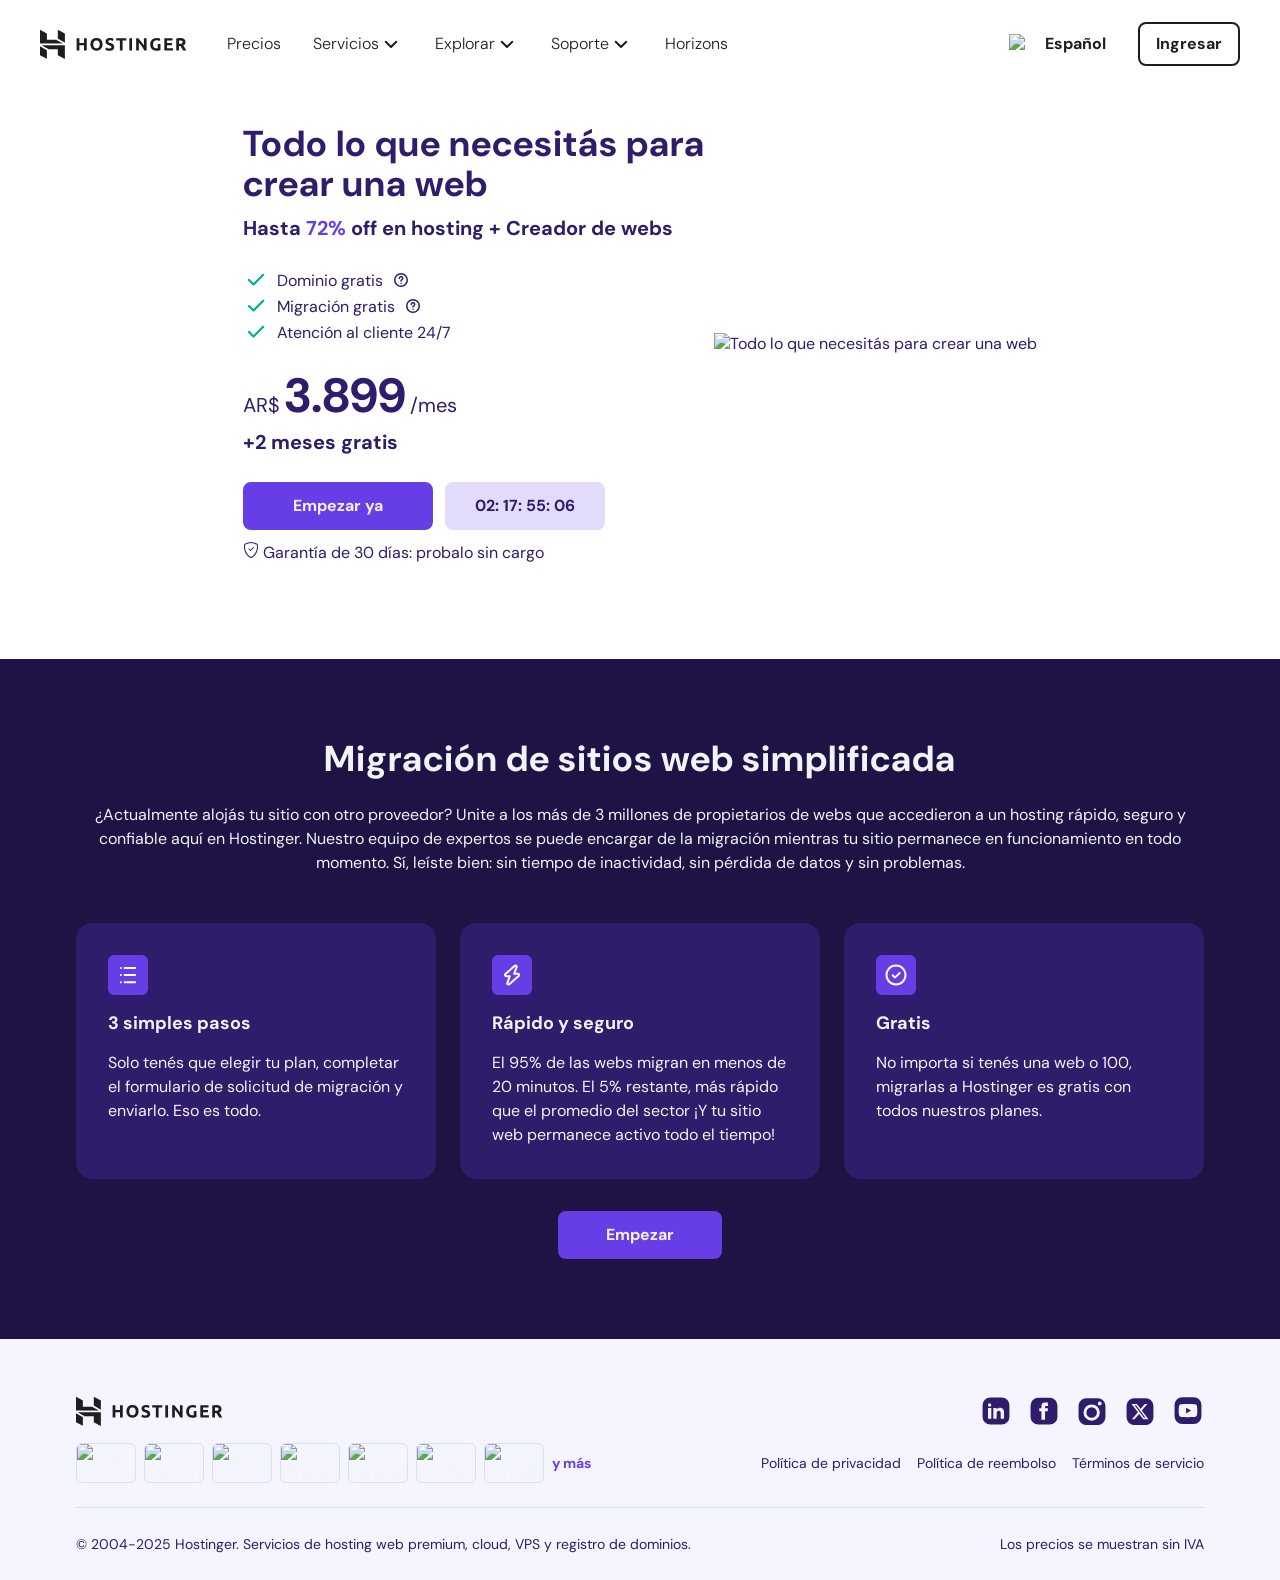
==== commit b86eca7e: "footer terminado, responsive terminado" ====
--- a/TP N°1 Hostinger/pages/index.html
+++ b/TP N°1 Hostinger/pages/index.html
@@ -14,7 +14,7 @@
             <div class="navigation_logo">
                 <a class="navigation_logo_icon" href="index.html">
                     <svg xmlns="http://www.w3.org/2000/svg" fill="none" viewBox="0 0 147 30"
-                        style="fill:var(--neutral--1000);color:var(--neutral--1000);height:30;width:147;">
+                        style="fill:var(--primary--800);color:var(--primary--800);height:30;width:147;">
                         <g fill="#1d1e20">
                             <path fill-rule="evenodd"
                                 d="M62.065 18.124c.31-.795.465-1.717.465-2.766s-.158-1.97-.474-2.766c-.316-.796-.75-1.465-1.3-2.007a5.346 5.346 0 0 0-1.93-1.22 6.758 6.758 0 0 0-2.352-.406 6.58 6.58 0 0 0-2.31.407 5.44 5.44 0 0 0-1.93 1.22c-.556.541-.998 1.21-1.326 2.006-.328.795-.492 1.717-.492 2.766s.159 1.971.475 2.766c.316.796.748 1.462 1.299 1.997.55.537 1.194.94 1.931 1.211a6.755 6.755 0 0 0 2.353.407c.854 0 1.653-.135 2.396-.407a5.213 5.213 0 0 0 1.922-1.21c.538-.536.963-1.202 1.273-1.998zm-8.603-1.14a5.603 5.603 0 0 1-.219-1.626c0-.589.073-1.128.22-1.618a3.71 3.71 0 0 1 .632-1.254 2.882 2.882 0 0 1 1.01-.814c.397-.194.853-.291 1.369-.291.503 0 .956.094 1.36.283.404.188.743.456 1.018.804.275.348.486.766.632 1.255.147.489.22 1.034.22 1.635 0 .6-.073 1.143-.22 1.626a3.724 3.724 0 0 1-.632 1.246 2.775 2.775 0 0 1-1.018.804c-.404.19-.857.284-1.36.284-.516 0-.972-.094-1.37-.284a2.788 2.788 0 0 1-1.01-.804 3.718 3.718 0 0 1-.632-1.246z"
@@ -424,25 +424,25 @@
                         </div>
                         <div class="payment_methods_wrapper">
                             <div class="payment_method">
-                                <img src="https://imagedelivery.net/LqiWLm-3MGbYHtFuUbcBtA/eea0da37-b667-4d93-3e73-ce63b3b81400/public" alt="visa" height="40px" width="60px">
-                            </div>
-                            <div class="payment_method">
-                                <img src="https://imagedelivery.net/LqiWLm-3MGbYHtFuUbcBtA/8c07a3ee-6954-4b35-f511-ae9011dbfd00/public" alt="mastercard" height="40px" width="60px">
-                            </div>
-                            <div class="payment_method">
-                                <img src="https://imagedelivery.net/LqiWLm-3MGbYHtFuUbcBtA/88baade4-7e9d-4a22-1353-63b45203a700/public" alt="amex" height="40px" width="60px">
-                            </div>
-                            <div class="payment_method">
-                                <img src="https://imagedelivery.net/LqiWLm-3MGbYHtFuUbcBtA/eaeabe9a-6e9d-4f74-4411-be32b5a81700/public" alt="dinersclub" height="40px" width="60px">
-                            </div>
-                            <div class="payment_method">
-                                <img src="https://imagedelivery.net/LqiWLm-3MGbYHtFuUbcBtA/1c653909-0d6b-4f97-f1ee-00d2d6581000/public" alt="naranja" height="40px" width="60px">
-                            </div>
-                            <div class="payment_method">
-                                <img src="https://imagedelivery.net/LqiWLm-3MGbYHtFuUbcBtA/300cf612-fc30-41c8-da08-1438879d5d00/public" alt="cordial" height="40px" width="60px">
-                            </div>
-                            <div class="payment_method">
-                                <img src="https://imagedelivery.net/LqiWLm-3MGbYHtFuUbcBtA/9c05bbf9-f455-41df-4b1e-070198de2500/public" alt="cordobesa" height="40px" width="60px">
+                                <img class="payment_method_img" src="https://imagedelivery.net/LqiWLm-3MGbYHtFuUbcBtA/eea0da37-b667-4d93-3e73-ce63b3b81400/public" alt="visa" height="auto" width="60px">
+                            </div>
+                            <div class="payment_method">
+                                <img  class="payment_method_img" src="https://imagedelivery.net/LqiWLm-3MGbYHtFuUbcBtA/8c07a3ee-6954-4b35-f511-ae9011dbfd00/public" alt="mastercard" height="40px" width="60px">
+                            </div>
+                            <div class="payment_method">
+                                <img class="payment_method_img" src="https://imagedelivery.net/LqiWLm-3MGbYHtFuUbcBtA/88baade4-7e9d-4a22-1353-63b45203a700/public" alt="amex" height="40px" width="60px">
+                            </div>
+                            <div class="payment_method">
+                                <img class="payment_method_img" src="https://imagedelivery.net/LqiWLm-3MGbYHtFuUbcBtA/eaeabe9a-6e9d-4f74-4411-be32b5a81700/public" alt="dinersclub" height="40px" width="60px">
+                            </div>
+                            <div class="payment_method">
+                                <img class="payment_method_img" src="https://imagedelivery.net/LqiWLm-3MGbYHtFuUbcBtA/1c653909-0d6b-4f97-f1ee-00d2d6581000/public" alt="naranja" height="40px" width="60px">
+                            </div>
+                            <div class="payment_method">
+                                <img class="payment_method_img" src="https://imagedelivery.net/LqiWLm-3MGbYHtFuUbcBtA/300cf612-fc30-41c8-da08-1438879d5d00/public" alt="cordial" height="40px" width="60px">
+                            </div>
+                            <div class="payment_method">
+                                <img class="payment_method_img" src="https://imagedelivery.net/LqiWLm-3MGbYHtFuUbcBtA/9c05bbf9-f455-41df-4b1e-070198de2500/public" alt="cordobesa" height="40px" width="60px">
                             </div>
                             <a class="payment_method_text" href="">y más</a>
                         </div>
@@ -455,14 +455,9 @@
                             Los precios se muestran sin IVA
                         </p>
                     </div>
-
                 </div>
             </div>
         </footer>
-    </div>
-    <div class="container container--btn">
-    </div>
-    </div>
     </div>
     <script src="../scripts/script.js"></script>
 </body>
--- a/TP N°1 Hostinger/styles/style.css
+++ b/TP N°1 Hostinger/styles/style.css
@@ -92,8 +92,16 @@
     letter-spacing: normal;
     text-decoration-style: solid;
     word-spacing: normal;
-}
-
+    width: 100%;
+}
+html{
+    scroll-behavior: smooth;
+    width: 100%;
+}
+
+main{
+    width: 100%;
+}
 /* ------------------------------------------------------------------------- */
 
 /* NAV */
@@ -266,6 +274,7 @@
     margin-right: auto;
     padding-left: 40px;
     padding-right: 40px;
+    justify-content: center;
 }
 
 .head_grid_column_wrapper{
@@ -273,7 +282,7 @@
     height: auto;
     display: flex;
     flex-direction: row;
-    justify-content: space-between;
+    justify-content: center;
     align-items: center;
     gap: 8px;
 }
@@ -345,6 +354,10 @@
     line-height: 56px;
 }
 
+.header_info_price_time_wrapper{
+    margin-bottom: 24px;
+    line-height: 24px;
+    }
 
 
 .header_info_price_time{
@@ -381,13 +394,14 @@
     font-size: 16px;
     font-weight: 700;
     line-height: 20px;
-
+    flex-basis: auto;
 }
 
 .header_info_countdown{
     display: flex;
     justify-content: center;
     align-items: center;
+    flex-basis: auto;
     background-color: var(--primary--100);
     width: 160px;
     height: 48px;
@@ -483,11 +497,28 @@
     line-height: 24px;
     }
 
-}
-
-@media (min_width: 1025px) and (max-width: 1446px) {
+    .header_info_wrapper{
+    width: 100%;
+    }
+
+    .services_section{
+        width: 100%;
+    }
+}
+
+@media (min-width: 1025px) and (max-width: 1446px) {
+
+    .header_wrapper{
+        justify-items: center;
+    }
+
+    .head_grid{
+        justify-content: center;
+        justify-items: center;
+    }
+
     .head_grid_column_wrapper{
-        width: 80%;
+        width: 100%;
     }
 
     .header_image{
@@ -495,6 +526,58 @@
     height: auto;
     }
 
+}
+
+@media (max-width: 767px){
+    .header_container{
+        padding-top: 14px;
+        padding-bottom: 36px;
+    }
+
+    .head_grid{
+        padding-left: 16px;
+        padding-right: 16px;
+        max-width: 540px;
+    }
+    .head_grid_left_column{
+        width: 100%;
+    }
+
+    .header_info_button_wrapper{
+    display: flex;
+    flex-direction: column-reverse;
+    justify-content: center;
+    align-items: center;
+    gap: 12px;
+    width: 100%;
+    }
+    .header_info_ready_button{
+        width: 100%;
+    }
+
+    .header_info_countdown{
+        width: 100%;
+    }
+
+    .header_info_title{
+    font-size: 24px;
+    font-weight: 700;
+    line-height: 32px;
+    letter-spacing: normal;
+    }
+
+    .header_info_subtitle{
+        font-size: 18px;
+        font-weight: 700;
+        line-height: 24px;
+    }
+
+    .header_info_price_value{
+    font-size: 36px;
+    font-weight: 700;
+    line-height: 42px;
+    }
+    
 }
 
 /* NAV */
@@ -521,7 +604,7 @@
         position: fixed;
         width: 24px;
         height: 24px;
-    }    
+    }   
 }
 
 @media (min-width: 1140px) {
@@ -706,21 +789,30 @@
 
 /* Footer content */
 /* Footer logo section */
+.footer{
+    bottom: 0;
+    position: static;
+}
 
 .footer_logo_section{
     display: flex;
     flex-direction: row;
     flex-wrap: wrap;
     justify-content: space-between;
+    justify-items: normal;
+    align-items: center;
     gap: 16px;
     line-height: 24px;
 }
 
 .social_links_wrapper{
     order: 0;
-    display: flex;
-    justify-content: end;
-    align-items: center;
+    position: static;
+    display: flex;
+    justify-content: flex-end;
+    align-items: center;
+    flex-basis: 50%;
+    flex-grow: 1;
     gap: 16px;
 }
 
@@ -735,18 +827,23 @@
 }
 
 .footer_h_logo{
+    display: flex;
+    justify-content: center;
+    align-items: center;
     order: -1;
 }
 
 .payment_methods_wrapper{
+    order: 0;
     display: flex;
     flex-direction: row;
     flex-wrap: wrap;
+    flex-basis: 50%;
     justify-content: start;
     align-items: center;
     gap: 8px;
-    height: 40px;
-}
+}
+
 
 .payment_method{
     background-color: transparent;
@@ -758,6 +855,16 @@
     align-items: center;
 }
 
+.payment_method_img{
+    display: flex;
+    justify-content: center;
+    align-items: center;
+    width: 60px;
+    height: 40px;
+    border: 1px solid var(--light-blue--200);
+    border-radius: 6px;
+}
+
 .payment_method_text{
     font-size: 14px;
     font-weight: 700;
@@ -770,6 +877,7 @@
     display: flex;
     flex-direction: row;
     line-height: 24px;
+    order: 4;
 }
 
 .legal_links{
@@ -798,10 +906,92 @@
     padding-top: 24px;
     padding-bottom: 24px;
     border-top: 1px solid var(--light-blue--200);
+    column-gap: 16px;
 }
 
 .footer_copyright_text{
     font-size: 14px;
     font-weight: 400;
     color: var(--primary--800);
+}
+
+
+/* MEDIA QUERIES */
+@media (max-width: 1024px) {
+    .footer_grid_container{
+        max-width: 768px;
+    }
+    .legal_links_wrapper{
+        order: 0;
+    }
+    .payment_methods_wrapper{
+        order: 0;
+        flex-basis: auto;
+        margin-bottom: 40px;
+    }
+}
+
+@media (max-width:767px){
+    
+    .services_section{
+        padding-top: 56px;
+        padding-bottom: 56px;
+    }
+
+    .services_title_wrapper{
+        padding-left: 16px;
+        padding-right: 16px;
+        text-align: center;
+        margin-bottom: 32px;
+    }
+    .services_cards_wrapper{
+        padding-left: 16px;
+        padding-right: 16px;
+    }
+
+    .services_title{
+        font-size: 24px;
+        font-weight: 700;
+        line-height: 32px;
+    }
+
+    .footer_grid_container{
+        max-width: 540px;
+        padding-left: 16px;
+        padding-right: 16px;
+        gap: 0;
+    }
+
+    .footer_wrapper{
+        padding-top:0;
+        height: auto;
+    }
+    .footer_logo_section{
+        margin-top: 24px;
+    }
+    .footer_h_logo{
+    display: flex;
+    justify-content: center;
+    align-items: center;
+    order: 0;
+    }
+    .social_links_wrapper{
+    order: 0;
+    padding-top: 16px;
+    padding-bottom: 16px;
+    margin-bottom: 8px;
+    flex-basis: 100%;
+    justify-content: space-between;
+    }
+    .payment_methods_wrapper{
+        margin-bottom: 24px;
+        max-width: 300px;
+        flex-basis: auto;
+    }
+
+    .footer_copyright_section{
+        padding-top: 24px;
+        padding-bottom: 16px;
+        gap: 16px;
+    }
 }
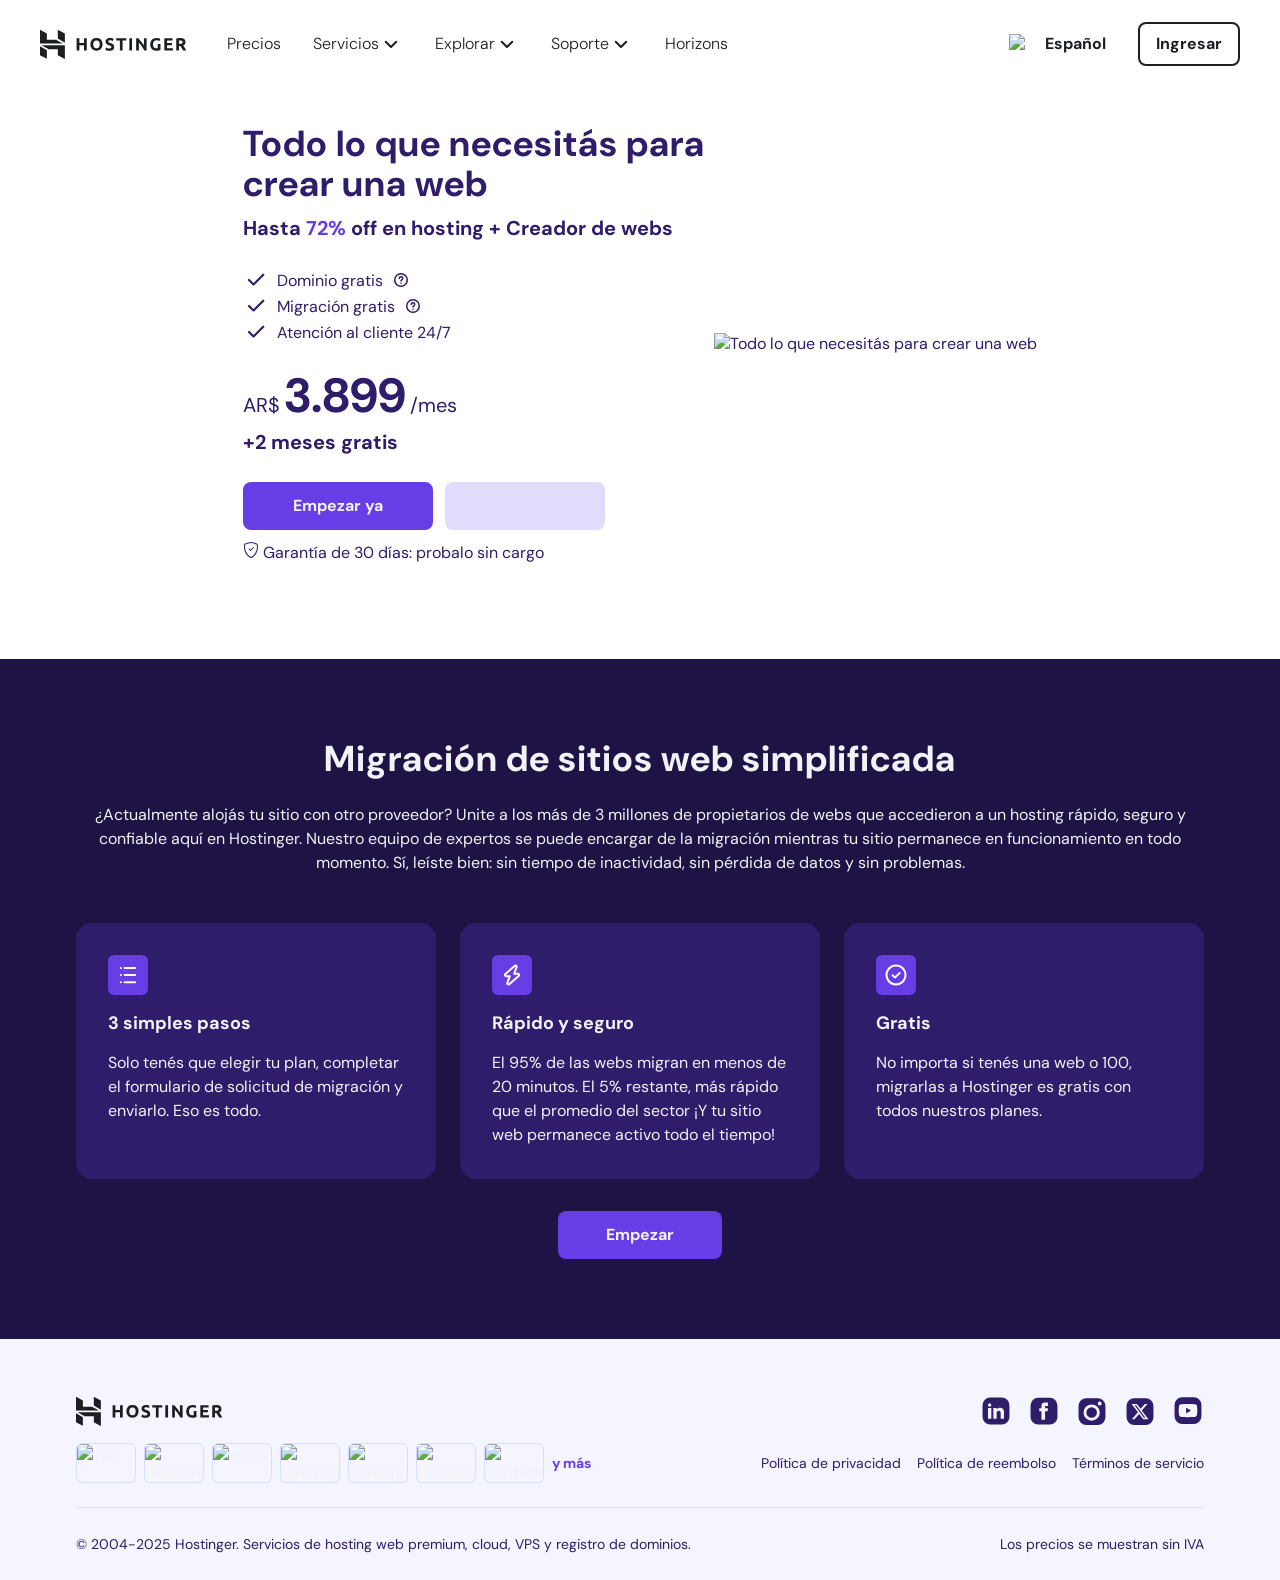
==== commit 131ac662: "modularizando el css" ====
--- a/TP N°1 Hostinger/pages/index.html
+++ b/TP N°1 Hostinger/pages/index.html
@@ -196,8 +196,8 @@
                                             <a class="header_info_ready_button" href="">
                                                 <div class="ready_button">Empezar ya</div>
                                             </a>
-                                            <div class="header_info_countdown">
-                                                02: 17: 55: 06
+                                            <div class="header_info_countdown" id="cuenta">
+                                                <time id="cuenta" datetime=""></time>
                                             </div>
                                         </div>
                                         <div class="header_info_warranty_wrapper">
--- a/TP N°1 Hostinger/styles/style.css
+++ b/TP N°1 Hostinger/styles/style.css
@@ -25,53 +25,12 @@
     --primary--800: #2f1c6a;
     --primary--900: #261559;
     --primary--1000: #1f1346;
-    --meteorite--50: #f5f5ff;
-    --meteorite--100: #eaeaff;
-    --meteorite--200: #cbc8ff;
-    --meteorite--300: #b6b2ff;
-    --meteorite--400: #a19bff;
-    --meteorite--500: #8c85ff;
     --light-blue--50: #fafbff;
     --light-blue--100: #f4f5ff;
     --light-blue--200: #d5dfff;
     --light-blue--300: #c3cce9;
     --light-blue--400: #b0b9d4;
     --light-blue--500: #888faa;
-    --danger--50: #fff3f7;
-    --danger--100: #ffe8ef;
-    --danger--200: #fea8c2;
-    --danger--300: #fd8bad;
-    --danger--400: #fc6e99;
-    --danger--500: #fc5185;
-    --danger--600: #d63163;
-    --danger--700: #b22852;
-    --warning--100: #fff8e2;
-    --warning--200: #ffd28c;
-    --warning--500: #ffcd35;
-    --warning--600: #fea419;
-    --warning--700: #9f6000;
-    --success--100: #def4f0;
-    --success--200: #80d8c8;
-    --success--500: #00b090;
-    --success--600: #008361;
-    --neon--500: #cf0;
-    --neon--600: #bded00;
-    --peridot--500: #0f0;
-    --peridot--600: #20e052;
-    --niaga-primary: #007aff;
-    --niaga-primary-dark: #002199;
-    --niaga-primary-light: #e0efff;
-    --niaga-primary-lightest: #ebf4ff;
-    --niaga-primary-chart: #80bdff;
-    --niaga-meteorite: #43ccff;
-    --niaga-meteorite-dark: #01012e;
-    --niaga-meteorite-light: #f5faff;
-    --niaga-warning: #ff9800;
-    --niaga-warning-dark: #ff5a00;
-    --niaga-warning-chart: #ffcb80;
-    --niaga-white-blue: #f5faff;
-    --niaga-darken-light: #e0efff;
-    --niaga-blue-dark: #265ab2;
 }
 
 *{
@@ -113,14 +72,7 @@
     background-color: var(--neutral--0);
     position: sticky;
     top: 0;
-    width: 100vw
-}
-/*  */
-nav {
-    position: sticky;
-    top: 0;
-    z-index: 100;
-    background-color: white;
+    width: 100vw;
     transition: box-shadow 0.1s ease;
 }
 
@@ -128,6 +80,7 @@
 nav.scrolled {
     box-shadow: 0 4px 10px rgba(0, 0, 0, 0.1);
 }
+
 .navigation_logo{
     padding-top: 29px;
     padding-bottom: 29px;
@@ -249,338 +202,6 @@
     border: 2px solid var(--neutral--600);
 }
 
-/* ------------------------------------------------------------------------- */
-
-/* HEADER */
-
-.header{
-    display: block;
-    background-color: var(--neutral--0);
-    height: auto;
-    color: var(--primary--800);
-}
-
-.header_container{
-    display: block;
-    padding-top: 36px;
-    padding-bottom: 96px;
-}
-
-.head_grid{
-    display: grid;
-    grid-template-columns: repeat(1, 1fr);
-    max-width: 1472px;
-    margin-left: auto;
-    margin-right: auto;
-    padding-left: 40px;
-    padding-right: 40px;
-    justify-content: center;
-}
-
-.head_grid_column_wrapper{
-    width: 100%;
-    height: auto;
-    display: flex;
-    flex-direction: row;
-    justify-content: center;
-    align-items: center;
-    gap: 8px;
-}
-
-/* LEFT COLUMN */
-.head_grid_left_column{
-    display: block;
-    width: auto;
-    max-width: 463px;
-    height: auto;
-    text-align: start;
-}
-
-.header_info_heading_wrapper{
-    margin-bottom: 24px;
-}
-
-.header_info_title{
-    font-size: 36px;
-    font-weight: 700;
-    line-height: 40px;
-    letter-spacing: 1px;
-}
-
-.header_info_subtitle{
-    font-size: 20px;
-    font-weight: 700;
-    line-height: 32px;
-    margin-top: 8px;
-}
-
-.header_info_discount{
-    color: var(--primary--500)
-}
-
-.header_info_list_wrapper{
-    display: flex;
-    flex-direction: column;
-    margin-bottom: 22px;
-}
-
-.header_info_list_item{
-    display: flex;
-    flex-direction: row;
-    align-items: center;
-    gap: 10px;
-    margin-bottom: 2px;
-}
-
-.header_info_help_icon{
-    display: flex;
-    justify-content: center;
-    align-items: center;
-}
-
-.header_info_price_wrapper{
-    margin-bottom: 2px;
-}
-
-.header_info_price_text{
-    font-size: 20px;
-    font-weight: 400;
-    line-height: 24px;
-}
-
-.header_info_price_value{
-    font-size: 48px;
-    font-weight: 700;
-    line-height: 56px;
-}
-
-.header_info_price_time_wrapper{
-    margin-bottom: 24px;
-    line-height: 24px;
-    }
-
-
-.header_info_price_time{
-    font-size: 20px;
-    font-weight: 700;
-    line-height: 32px;
-    text-decoration-color: var(--primary--800);
-    text-decoration-style: solid;
-    text-decoration-thickness: auto;
-}
-
-.header_info_button_wrapper{
-    display: flex;
-    flex-direction: row;
-    align-items: center;
-    gap: 12px;
-}
-
-.header_info_ready_button{
-    display: flex;
-    justify-content: center;
-    align-items: center;
-    border-radius: 8px;
-    background-color: var(--primary--500);
-    color: var(--neutral--100);
-    padding-top: 12px;
-    padding-bottom: 12px;
-    padding-left: 48px;
-    padding-right: 48px;
-    border: 2px solid var(--primary--500);
-}
-
-.ready_button{
-    font-size: 16px;
-    font-weight: 700;
-    line-height: 20px;
-    flex-basis: auto;
-}
-
-.header_info_countdown{
-    display: flex;
-    justify-content: center;
-    align-items: center;
-    flex-basis: auto;
-    background-color: var(--primary--100);
-    width: 160px;
-    height: 48px;
-    border-radius: 8px;
-    color: var(--primary-500);
-    font-size: 16px;
-    font-weight: 700;
-    line-height: 24px;
-}
-
-.header_info_warranty_wrapper{
-    margin-top: 12px;
-}
-
-/* RIGHT COLUMN */
-.head_grid_right_column{
-    width: auto;
-    max-height: 576.5px;
-}
-
-.header_image{
-    max-width: 880px;
-    height: auto;
-}
-
-/* MEDIA QUERIES */
-
-/* HEADER */
-@media (max-width: 1024px) {
-    
-    .head_grid_column_wrapper{
-    max-width: 688px;
-    display: grid;
-    grid-template-columns: 1fr; /* 1 sola columna */
-    justify-items: start;
-    justify-content: center;     /* centra horizontalmente cada item */
-    }
-    
-    .head_grid_left_column{
-        max-width: 100%;
-        line-height: 24px;
-    }
-
-    .header_container{
-        padding-top: 62px;
-        padding-bottom: 80px;
-    }
-
-    .head_grid{
-        max-width: 768px;
-    }
-    
-    .header_info_title{
-    font-size: 28px;
-    font-weight: 700;
-    line-height: 40px;
-    letter-spacing: 1px;
-    }
-
-    .header_info_subtitle{
-        font-size: 18px;
-        font-weight: 700;
-        line-height: 32px;
-    }
-    
-    .header_info_price_value{
-    font-size: 40px;
-    font-weight: 700;
-    line-height: 56px;
-    }
-
-    .header_info_price_time{
-    font-size: 18px;
-    font-weight: 700;
-    line-height: 32px;
-    text-decoration-color: var(--primary--800);
-    text-decoration-style: solid;
-    text-decoration-thickness: auto;
-    }
-
-    .header_info_list_wrapper{
-    display: flex;
-    flex-direction: column;
-    margin-bottom: 16px;
-    }
-
-    .header_info_heading_wrapper{
-    margin-bottom: 16px;
-    }
-
-    .header_info_price_time_wrapper{
-    margin-bottom: 16px;
-    line-height: 24px;
-    }
-
-    .header_info_wrapper{
-    width: 100%;
-    }
-
-    .services_section{
-        width: 100%;
-    }
-}
-
-@media (min-width: 1025px) and (max-width: 1446px) {
-
-    .header_wrapper{
-        justify-items: center;
-    }
-
-    .head_grid{
-        justify-content: center;
-        justify-items: center;
-    }
-
-    .head_grid_column_wrapper{
-        width: 100%;
-    }
-
-    .header_image{
-    max-width: 616px;
-    height: auto;
-    }
-
-}
-
-@media (max-width: 767px){
-    .header_container{
-        padding-top: 14px;
-        padding-bottom: 36px;
-    }
-
-    .head_grid{
-        padding-left: 16px;
-        padding-right: 16px;
-        max-width: 540px;
-    }
-    .head_grid_left_column{
-        width: 100%;
-    }
-
-    .header_info_button_wrapper{
-    display: flex;
-    flex-direction: column-reverse;
-    justify-content: center;
-    align-items: center;
-    gap: 12px;
-    width: 100%;
-    }
-    .header_info_ready_button{
-        width: 100%;
-    }
-
-    .header_info_countdown{
-        width: 100%;
-    }
-
-    .header_info_title{
-    font-size: 24px;
-    font-weight: 700;
-    line-height: 32px;
-    letter-spacing: normal;
-    }
-
-    .header_info_subtitle{
-        font-size: 18px;
-        font-weight: 700;
-        line-height: 24px;
-    }
-
-    .header_info_price_value{
-    font-size: 36px;
-    font-weight: 700;
-    line-height: 42px;
-    }
-    
-}
-
-/* NAV */
 @media (max-width: 1139px){   
     nav{
         height: 62px;
@@ -615,6 +236,338 @@
 
 /* ------------------------------------------------------------------------- */
 
+/* HEADER */
+
+.header{
+    display: block;
+    background-color: var(--neutral--0);
+    height: auto;
+    color: var(--primary--800);
+}
+
+.header_container{
+    display: block;
+    padding-top: 36px;
+    padding-bottom: 96px;
+}
+
+.head_grid{
+    display: grid;
+    grid-template-columns: repeat(1, 1fr);
+    max-width: 1472px;
+    margin-left: auto;
+    margin-right: auto;
+    padding-left: 40px;
+    padding-right: 40px;
+    justify-content: center;
+}
+
+.head_grid_column_wrapper{
+    width: 100%;
+    height: auto;
+    display: flex;
+    flex-direction: row;
+    justify-content: center;
+    align-items: center;
+    gap: 8px;
+}
+
+/* LEFT COLUMN */
+.head_grid_left_column{
+    display: block;
+    width: auto;
+    max-width: 463px;
+    height: auto;
+    text-align: start;
+}
+
+.header_info_heading_wrapper{
+    margin-bottom: 24px;
+}
+
+.header_info_title{
+    font-size: 36px;
+    font-weight: 700;
+    line-height: 40px;
+    letter-spacing: 1px;
+}
+
+.header_info_subtitle{
+    font-size: 20px;
+    font-weight: 700;
+    line-height: 32px;
+    margin-top: 8px;
+}
+
+.header_info_discount{
+    color: var(--primary--500)
+}
+
+.header_info_list_wrapper{
+    display: flex;
+    flex-direction: column;
+    margin-bottom: 22px;
+}
+
+.header_info_list_item{
+    display: flex;
+    flex-direction: row;
+    align-items: center;
+    gap: 10px;
+    margin-bottom: 2px;
+}
+
+.header_info_help_icon{
+    display: flex;
+    justify-content: center;
+    align-items: center;
+}
+
+.header_info_price_wrapper{
+    margin-bottom: 2px;
+}
+
+.header_info_price_text{
+    font-size: 20px;
+    font-weight: 400;
+    line-height: 24px;
+}
+
+.header_info_price_value{
+    font-size: 48px;
+    font-weight: 700;
+    line-height: 56px;
+}
+
+.header_info_price_time_wrapper{
+    margin-bottom: 24px;
+    line-height: 24px;
+    }
+
+
+.header_info_price_time{
+    font-size: 20px;
+    font-weight: 700;
+    line-height: 32px;
+    text-decoration-color: var(--primary--800);
+    text-decoration-style: solid;
+    text-decoration-thickness: auto;
+}
+
+.header_info_button_wrapper{
+    display: flex;
+    flex-direction: row;
+    align-items: center;
+    gap: 12px;
+}
+
+.header_info_ready_button{
+    display: flex;
+    justify-content: center;
+    align-items: center;
+    border-radius: 8px;
+    background-color: var(--primary--500);
+    color: var(--neutral--100);
+    padding-top: 12px;
+    padding-bottom: 12px;
+    padding-left: 48px;
+    padding-right: 48px;
+    border: 2px solid var(--primary--500);
+}
+
+.ready_button{
+    font-size: 16px;
+    font-weight: 700;
+    line-height: 20px;
+    flex-basis: auto;
+}
+
+.header_info_countdown{
+    display: flex;
+    justify-content: center;
+    align-items: center;
+    flex-basis: auto;
+    background-color: var(--primary--100);
+    width: 160px;
+    height: 48px;
+    border-radius: 8px;
+    color: var(--primary-500);
+    font-size: 16px;
+    font-weight: 700;
+    line-height: 24px;
+}
+
+.header_info_warranty_wrapper{
+    margin-top: 12px;
+}
+
+/* RIGHT COLUMN */
+.head_grid_right_column{
+    width: auto;
+    max-height: 576.5px;
+}
+
+.header_image{
+    max-width: 880px;
+    height: auto;
+}
+
+/* MEDIA QUERIES */
+
+/* HEADER */
+@media (max-width: 1024px) {
+    
+    .head_grid_column_wrapper{
+    max-width: 688px;
+    display: grid;
+    grid-template-columns: 1fr; /* 1 sola columna */
+    justify-items: start;
+    justify-content: center;     /* centra horizontalmente cada item */
+    }
+    
+    .head_grid_left_column{
+        max-width: 100%;
+        line-height: 24px;
+    }
+
+    .header_container{
+        padding-top: 62px;
+        padding-bottom: 80px;
+    }
+
+    .head_grid{
+        max-width: 768px;
+    }
+    
+    .header_info_title{
+    font-size: 28px;
+    font-weight: 700;
+    line-height: 40px;
+    letter-spacing: 1px;
+    }
+
+    .header_info_subtitle{
+        font-size: 18px;
+        font-weight: 700;
+        line-height: 32px;
+    }
+    
+    .header_info_price_value{
+    font-size: 40px;
+    font-weight: 700;
+    line-height: 56px;
+    }
+
+    .header_info_price_time{
+    font-size: 18px;
+    font-weight: 700;
+    line-height: 32px;
+    text-decoration-color: var(--primary--800);
+    text-decoration-style: solid;
+    text-decoration-thickness: auto;
+    }
+
+    .header_info_list_wrapper{
+    display: flex;
+    flex-direction: column;
+    margin-bottom: 16px;
+    }
+
+    .header_info_heading_wrapper{
+    margin-bottom: 16px;
+    }
+
+    .header_info_price_time_wrapper{
+    margin-bottom: 16px;
+    line-height: 24px;
+    }
+
+    .header_info_wrapper{
+    width: 100%;
+    }
+
+    .services_section{
+        width: 100%;
+    }
+}
+
+@media (min-width: 1025px) and (max-width: 1446px) {
+
+    .header_wrapper{
+        justify-items: center;
+    }
+
+    .head_grid{
+        justify-content: center;
+        justify-items: center;
+    }
+
+    .head_grid_column_wrapper{
+        width: 100%;
+    }
+
+    .header_image{
+    max-width: 616px;
+    height: auto;
+    }
+
+}
+
+@media (max-width: 767px){
+    .header_container{
+        padding-top: 14px;
+        padding-bottom: 36px;
+    }
+
+    .head_grid{
+        padding-left: 16px;
+        padding-right: 16px;
+        max-width: 540px;
+    }
+    .head_grid_left_column{
+        width: 100%;
+    }
+
+    .header_info_button_wrapper{
+    display: flex;
+    flex-direction: column-reverse;
+    justify-content: center;
+    align-items: center;
+    gap: 12px;
+    width: 100%;
+    }
+    .header_info_ready_button{
+        width: 100%;
+    }
+
+    .header_info_countdown{
+        width: 100%;
+    }
+
+    .header_info_title{
+    font-size: 24px;
+    font-weight: 700;
+    line-height: 32px;
+    letter-spacing: normal;
+    }
+
+    .header_info_subtitle{
+        font-size: 18px;
+        font-weight: 700;
+        line-height: 24px;
+    }
+
+    .header_info_price_value{
+    font-size: 36px;
+    font-weight: 700;
+    line-height: 42px;
+    }
+    
+}
+
+
+/* ------------------------------------------------------------------------- */
+
 /* SECTION SERVICES */
 
 .services_section{
